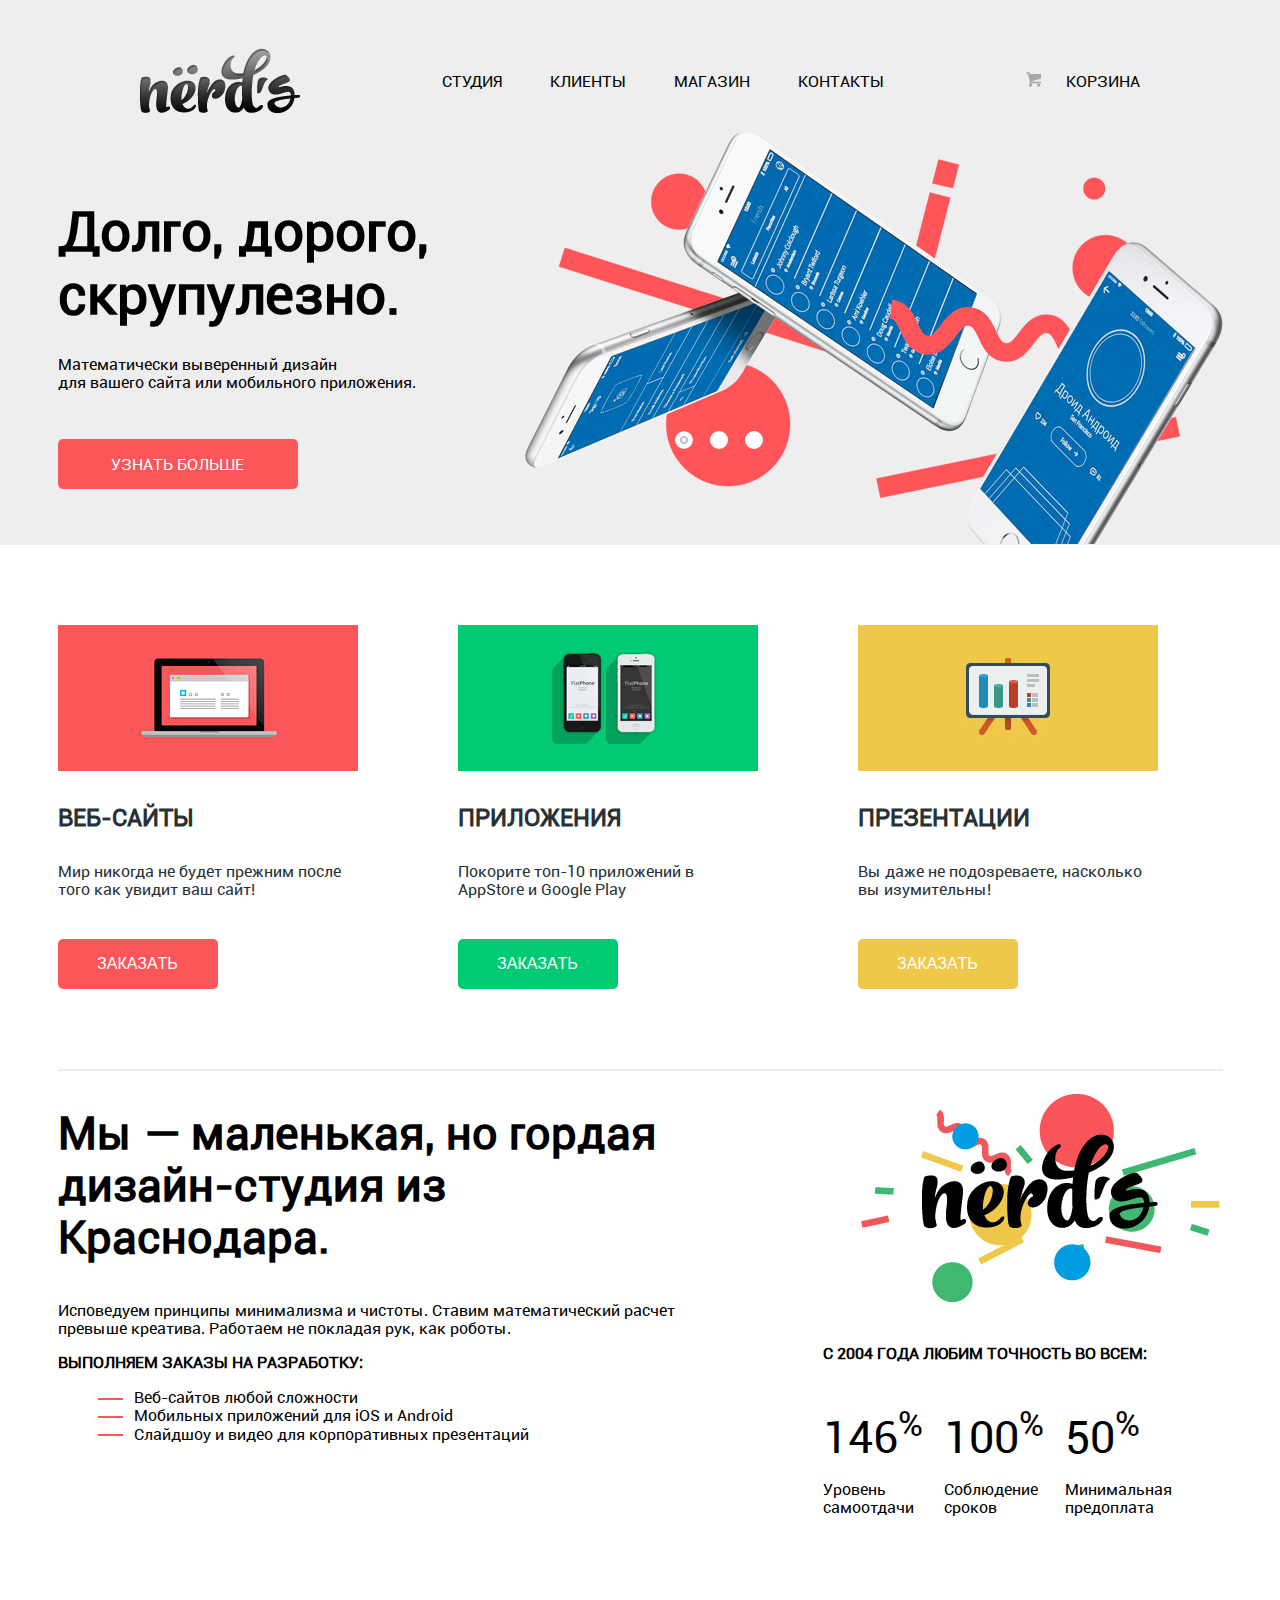
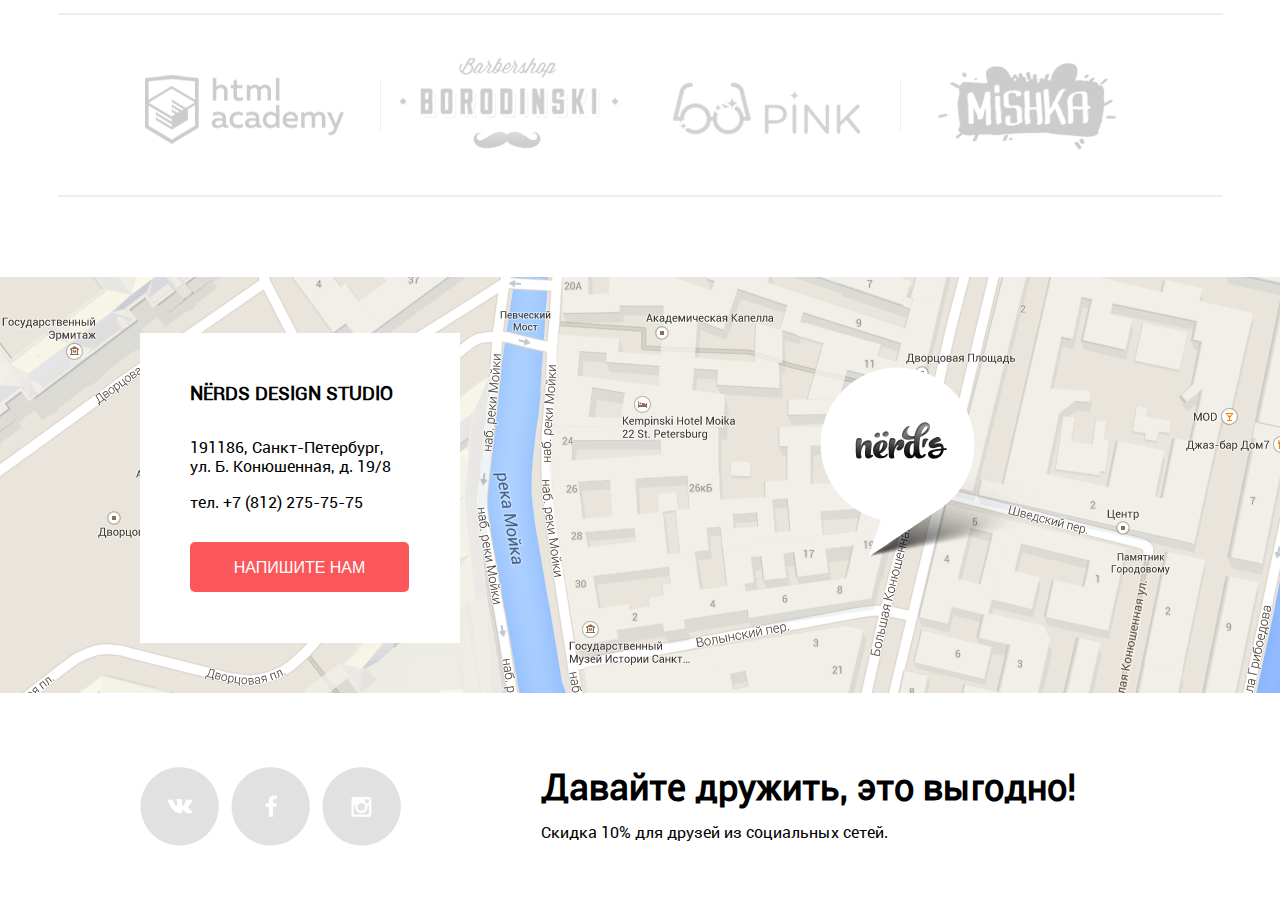
==== index.html @ a7273b1b "Репозиторий финальной работы" ====
<!DOCTYPE html>
<html lang="en">
<head>
    <meta charset="UTF-8">
    <meta name="viewport" content="width=device-width, initial-scale=1.0">
    <meta http-equiv="X-UA-Compatible" content="ie=edge">
    <link rel="stylesheet" href="css/style.css">
    <link rel="stylesheet" href="css/sprites.css">
    <title>Document</title>
</head>
<body>
    <header class="header clearfix">
         <nav class="nav_list clearfix">
            <a href="" class="logo_link"></a>
            <a href="">Студия</a>
            <a href="">Клиенты</a>
            <a href="">Магазин</a>
            <a href="">Контакты</a>
            <a href="">Корзина</a>
        </nav>
        <div class="header_wrap clearfix">
            <div class="wrap_box">
                <h1>Долго, дорого,<br>скрупулезно.</h1>
                <p>Математически выверенный дизайн<br>для вашего сайта или мобильного приложения.</p>
                <a href="">узнать больше</a>
            </div>
            <div class="wrap_box"></div>
        </div>
        <div class="wrap_pagination">
            <input type="radio" value="rad1" name="wrappage" id="rad_but1" checked>
            <label for="rad_but1"></label>
            <input type="radio" value="rad2" name="wrappage" id="rad_but2">
            <label for="rad_but2"></label>
            <input type="radio" value="rad3" name="wrappage" id="rad_but3">
            <label for="rad_but3"></label>
        </div>
    </header>
    <main>
        <div class="wrap_row_1 clearfix">
            <div class="row_1_container clearfix">
                <div class="container_box clearfix">
                    <img src="img/illustration-1.jpg.png" alt="">
                    <h2>Веб-сайты</h2>
                    <p>Мир никогда не будет прежним после того как увидит ваш сайт!</p>
                    <button>заказaть</button>
                </div>
                <div class="container_box clearfix">
                   <img src="img/illustration-2.jpg.png" alt="">
                    <h2>Приложения</h2>
                    <p>Покорите топ-10 приложений в AppStore и Google Play</p>
                    <button>заказaть</button>
                </div>
                <div class="container_box clearfix">
                   <img src="img/illustration-3.jpg.png" alt="">
                    <h2>Презентации</h2>
                    <p>Вы даже не подозреваете, насколько вы изумительны!</p>
                    <button>заказaть</button>
                </div>
            </div>
        </div>
        <div class="wrap_row_2 clearfix">
            <div class="row_2_container clearfix">
                <div class="row_2_container_box clearfix">
                    <h2>Мы — маленькая, но гордая дизайн-студия из Краснодара. </h2>
                    <p>Исповедуем принципы минимализма и чистоты. Ставим математический расчет<br> превыше креатива. Работаем не покладая рук, как роботы.</p>
                    <h3>Выполняем заказы на разработку:</h3>
                    <ul>
                        <li>Веб-сайтов любой сложности</li>
                        <li>Мобильных приложений для iOS и Android</li>
                        <li>Слайдшоу и видео для корпоративных презентаций</li>
                    </ul>
                </div>
                <div class="row_2_container_box clearfix">
                    <h3>с 2004 года Любим точность во всем:</h2>
                    <div class="row_2_container_box_mini">
                        <span>146<sup>%</sup></span>
                        <p>Уровень самоотдачи</p>
                    </div>
                    <div class="row_2_container_box_mini">
                        <span>100<sup>%</sup></span>
                        <p>Соблюдение сроков</p>
                    </div>
                    <div class="row_2_container_box_mini">
                        <span>50<sup>%</sup></span>
                        <p>Минимальная предоплата</p>
                    </div>
                </div>
            </div>
        </div>
        <div class="wrap_row_3 clearfix">
                <div class="row_3_container clearfix">
                    <a href="">
                        <img src="img/logo_1_tripple4.png" alt="" height="540px" width="260px">
                    </a>
                    <a href="">
                        <img src="img/logo_2_tripple.png" alt="" height="540px" width="260px">
                    </a>
                    <a href="">
                        <img src="img/logo_3_tripple.png" alt="" height="540px" width="260px">
                    </a>
                    <a href="">
                        <img src="img/logo_4_tripple.png" alt="" height="540px" width="260px">
                    </a>
                </div>
        </div>
        <div class="wrap_row_4 clearfix">
                <div class="clearfix">
                    <h3>NЁRDS DESIGN STUDIO</h3>
                    <p>191186, Санкт-Петербург,<br>  ул. Б. Конюшенная, д. 19/8<br><br> тел. +7 (812) 275-75-75</p>
                    <button>Напишите нам</button>
                </div>
                <div class="clearfix"></div>
        </div>
    </main>
    <footer class="footer clearfix">
        <div class="clearfix">
            <a href=""></a>
            <a href=""></a>
            <a href=""></a>
        </div>
        <div class="clearfix">
            <h2>Давайте дружить, это выгодно!</h2>
            <p>Скидка 10% для друзей из социальных сетей.</p>
        </div>
    </footer>
</body>
</html>
---- css/style.css ----
@font-face {
    font-family: 'Roboto-Regular';
    src: url('../fonts/Roboto-Regular.ttf'),
         url('../fonts/roboto.woff'),
         url('../fonts/roboto.woff2');
    font-weight: normal;
    font-style: normal;
}
@font-face {
    font-family: 'Roboto-Bold';
    src: url('../fonts/Roboto-Bold.ttf'),
         url('../fonts/robotobold.woff'),
         url('../fonts/robotobold.woff2');
    font-weight: bold;
    font-style: normal;
}
@font-face {
    font-family: 'Roboto-Medium';
    src: url('../fonts/Roboto-Medium.ttf'),
         url('../fonts/robotomedium.woff'),
         url('../fonts/robotomedium.woff2');
}
/*! normalize.css v7.0.0 | MIT License | github.com/necolas/normalize.css */

/* Document
   ========================================================================== */

/**
 * 1. Correct the line height in all browsers.
 * 2. Prevent adjustments of font size after orientation changes in
 *    IE on Windows Phone and in iOS.
 */

html {
  line-height: 1.15; /* 1 */
  -ms-text-size-adjust: 100%; /* 2 */
  -webkit-text-size-adjust: 100%; /* 2 */
}

/* Sections
   ========================================================================== */

/**
 * Remove the margin in all browsers (opinionated).
 */

body {
  margin: 0;
}

/**
 * Add the correct display in IE 9-.
 */

article,
aside,
footer,
header,
nav,
section {
  display: block;
}

/**
 * Correct the font size and margin on `h1` elements within `section` and
 * `article` contexts in Chrome, Firefox, and Safari.
 */

h1 {
  font-size: 2em;
  margin: 0.67em 0;
}

/* Grouping content
   ========================================================================== */

/**
 * Add the correct display in IE 9-.
 * 1. Add the correct display in IE.
 */

figcaption,
figure,
main { /* 1 */
  display: block;
}

/**
 * Add the correct margin in IE 8.
 */

figure {
  margin: 1em 40px;
}

/**
 * 1. Add the correct box sizing in Firefox.
 * 2. Show the overflow in Edge and IE.
 */

hr {
  box-sizing: content-box; /* 1 */
  height: 0; /* 1 */
  overflow: visible; /* 2 */
}

/**
 * 1. Correct the inheritance and scaling of font size in all browsers.
 * 2. Correct the odd `em` font sizing in all browsers.
 */

pre {
  font-family: monospace, monospace; /* 1 */
  font-size: 1em; /* 2 */
}

/* Text-level semantics
   ========================================================================== */

/**
 * 1. Remove the gray background on active links in IE 10.
 * 2. Remove gaps in links underline in iOS 8+ and Safari 8+.
 */

a {
  background-color: transparent; /* 1 */
  -webkit-text-decoration-skip: objects; /* 2 */
}

/**
 * 1. Remove the bottom border in Chrome 57- and Firefox 39-.
 * 2. Add the correct text decoration in Chrome, Edge, IE, Opera, and Safari.
 */

abbr[title] {
  border-bottom: none; /* 1 */
  text-decoration: underline; /* 2 */
  text-decoration: underline dotted; /* 2 */
}

/**
 * Prevent the duplicate application of `bolder` by the next rule in Safari 6.
 */

b,
strong {
  font-weight: inherit;
}

/**
 * Add the correct font weight in Chrome, Edge, and Safari.
 */

b,
strong {
  font-weight: bolder;
}

/**
 * 1. Correct the inheritance and scaling of font size in all browsers.
 * 2. Correct the odd `em` font sizing in all browsers.
 */

code,
kbd,
samp {
  font-family: monospace, monospace; /* 1 */
  font-size: 1em; /* 2 */
}

/**
 * Add the correct font style in Android 4.3-.
 */

dfn {
  font-style: italic;
}

/**
 * Add the correct background and color in IE 9-.
 */

mark {
  background-color: #ff0;
  color: #000;
}

/**
 * Add the correct font size in all browsers.
 */

small {
  font-size: 80%;
}

/**
 * Prevent `sub` and `sup` elements from affecting the line height in
 * all browsers.
 */

sub,
sup {
  font-size: 75%;
  line-height: 0;
  position: relative;
  vertical-align: baseline;
}

sub {
  bottom: -0.25em;
}

sup {
  top: -0.5em;
}

/* Embedded content
   ========================================================================== */

/**
 * Add the correct display in IE 9-.
 */

audio,
video {
  display: inline-block;
}

/**
 * Add the correct display in iOS 4-7.
 */

audio:not([controls]) {
  display: none;
  height: 0;
}

/**
 * Remove the border on images inside links in IE 10-.
 */

img {
  border-style: none;
}

/**
 * Hide the overflow in IE.
 */

svg:not(:root) {
  overflow: hidden;
}

/* Forms
   ========================================================================== */

/**
 * 1. Change the font styles in all browsers (opinionated).
 * 2. Remove the margin in Firefox and Safari.
 */

button,
input,
optgroup,
select,
textarea {
  font-family: sans-serif; /* 1 */
  font-size: 100%; /* 1 */
  line-height: 1.15; /* 1 */
  margin: 0; /* 2 */
}

/**
 * Show the overflow in IE.
 * 1. Show the overflow in Edge.
 */

button,
input { /* 1 */
  overflow: visible;
}

/**
 * Remove the inheritance of text transform in Edge, Firefox, and IE.
 * 1. Remove the inheritance of text transform in Firefox.
 */

button,
select { /* 1 */
  text-transform: none;
}

/**
 * 1. Prevent a WebKit bug where (2) destroys native `audio` and `video`
 *    controls in Android 4.
 * 2. Correct the inability to style clickable types in iOS and Safari.
 */

button,
html [type="button"], /* 1 */
[type="reset"],
[type="submit"] {
  -webkit-appearance: button; /* 2 */
}

/**
 * Remove the inner border and padding in Firefox.
 */

button::-moz-focus-inner,
[type="button"]::-moz-focus-inner,
[type="reset"]::-moz-focus-inner,
[type="submit"]::-moz-focus-inner {
  border-style: none;
  padding: 0;
}

/**
 * Restore the focus styles unset by the previous rule.
 */

button:-moz-focusring,
[type="button"]:-moz-focusring,
[type="reset"]:-moz-focusring,
[type="submit"]:-moz-focusring {
  outline: 1px dotted ButtonText;
}

/**
 * Correct the padding in Firefox.
 */

fieldset {
  padding: 0.35em 0.75em 0.625em;
}

/**
 * 1. Correct the text wrapping in Edge and IE.
 * 2. Correct the color inheritance from `fieldset` elements in IE.
 * 3. Remove the padding so developers are not caught out when they zero out
 *    `fieldset` elements in all browsers.
 */

legend {
  box-sizing: border-box; /* 1 */
  color: inherit; /* 2 */
  display: table; /* 1 */
  max-width: 100%; /* 1 */
  padding: 0; /* 3 */
  white-space: normal; /* 1 */
}

/**
 * 1. Add the correct display in IE 9-.
 * 2. Add the correct vertical alignment in Chrome, Firefox, and Opera.
 */

progress {
  display: inline-block; /* 1 */
  vertical-align: baseline; /* 2 */
}

/**
 * Remove the default vertical scrollbar in IE.
 */

textarea {
  overflow: auto;
}

/**
 * 1. Add the correct box sizing in IE 10-.
 * 2. Remove the padding in IE 10-.
 */

[type="checkbox"],
[type="radio"] {
  box-sizing: border-box; /* 1 */
  padding: 0; /* 2 */
}

/**
 * Correct the cursor style of increment and decrement buttons in Chrome.
 */

[type="number"]::-webkit-inner-spin-button,
[type="number"]::-webkit-outer-spin-button {
  height: auto;
}

/**
 * 1. Correct the odd appearance in Chrome and Safari.
 * 2. Correct the outline style in Safari.
 */

[type="search"] {
  -webkit-appearance: textfield; /* 1 */
  outline-offset: -2px; /* 2 */
}

/**
 * Remove the inner padding and cancel buttons in Chrome and Safari on macOS.
 */

[type="search"]::-webkit-search-cancel-button,
[type="search"]::-webkit-search-decoration {
  -webkit-appearance: none;
}

/**
 * 1. Correct the inability to style clickable types in iOS and Safari.
 * 2. Change font properties to `inherit` in Safari.
 */

::-webkit-file-upload-button {
  -webkit-appearance: button; /* 1 */
  font: inherit; /* 2 */
}

/* Interactive
   ========================================================================== */

/*
 * Add the correct display in IE 9-.
 * 1. Add the correct display in Edge, IE, and Firefox.
 */

details, /* 1 */
menu {
  display: block;
}

/*
 * Add the correct display in all browsers.
 */

summary {
  display: list-item;
}

/* Scripting
   ========================================================================== */

/**
 * Add the correct display in IE 9-.
 */

canvas {
  display: inline-block;
}

/**
 * Add the correct display in IE.
 */

template {
  display: none;
}

/* Hidden
   ========================================================================== */

/**
 * Add the correct display in IE 10-.
 */

[hidden] {
  display: none;
}
/*   ====================End of normalize=============================== */

body {
	max-width: 1440px;
	margin: 0 auto;
    font-family: Roboto-Regular;
}
.clearfix:after {
    content: "";
    display: table;
    clear: both;
}
.clearfix::before {
    content: "";
    display: table;
    clear: both;
}
.header {
    background: #eeeeee;
    margin: 0 auto;
    min-height: 545px;
    position: relative;
}
.header_wrap,
.row_1_container,
.row_2_container,
.row_3_container,
.row_4_container {
    position: relative;
    margin: 0 auto;
    width: 1165px;
}
.logo_link {
    width: 160px;
    height: 65px;
    float: left;
    background: url(../img/sprites.png) no-repeat -5px -6px;
}
.logo_link:hover {
	background: url(../img/sprites.png) no-repeat -3px -91px;
}
.logo_link:active {
	background: url(../img/sprites.png) no-repeat -2px -170px;
}
.nav_list {
    margin: 48px 140px 0 140px;
    min-height: 65px;
    font-size: 0;
    text-align: center;
}
.nav_list > a {
    display: inline-block;
    line-height: 67px;
    vertical-align: top;
    margin: 0 48px 0 0;
    font-size: 16px;
    text-transform: uppercase;
    text-decoration: none;
    color: #000;
}
.nav_list > a:hover {
    color: #fb565a;
}
.nav_list > a:active {
    color: #a6a6a6;
}

.nav_list > a:last-child {
    float:right;
    margin: 0;
}
.nav_list > a:last-child:before {
    content: "";
    display: inline-block;
    margin: 0 25px 0 0;
    width: 15px;
	height: 15px;
    background: url(../img/sprites.png) no-repeat -7px -258px;
}
.wrap_box:nth-of-type(1) {
	width: 400px;
	float: left;
}
.wrap_box:nth-of-type(2) {
	width: 698px;
	height: 413px;
	float: right;
    margin: 16px 0 0 0;
	background: url(../img/sprites.png) no-repeat -213px 0;
}
.wrap_box > h1 {
    margin: 85px 0 28px 0;
    font-size: 55px;
}
.wrap_box > p {
    margin: 0 0 48px 0;
    font-size: 16px;
}
.wrap_box > a {
	display: block;
    width: 240px;
	height: 50px;
    background-color: #fb565a;
    text-decoration: none;
    text-transform: uppercase;
    font-size: 16px;
    color: #fff;
    border-radius: 5px;
	line-height: 50px;
	text-align: center;
}
.wrap_box > a:hover {
    background-color: #e74246;
}
.wrap_box > a:active {
    background-color: #d7373b;
    color: #e37376;
    box-shadow: inset 0 3px 0 0 #c13135;
}
.container_box {
	float: left;
	width: 300px;
	margin: 80px 100px 80px 0;	
	color: #283136;
}
.container_box > h2 {
	margin: 30px 0 30px 0;
	font-size: 24px;
	text-transform: uppercase;
}
.container_box:last-of-type {
	margin: 80px 0 80px 0;
}
.container_box > button {
	display: block;
    width: 160px;
	height: 50px;
	margin: 40px 0 0 0;
    text-transform: uppercase;
    font-size: 16px;
    color: #fff;
    border-radius: 5px;
	border: none;
	cursor: pointer;
}
.row_1_container .container_box:nth-of-type(1) button {
	background: #fb565a;
}
.row_1_container .container_box:nth-of-type(1) button:hover {
	background: #e74246;
}
.row_1_container .container_box:nth-of-type(1) button:active {
	background: #d7373b;
	color: #e37376;
    box-shadow: inset 0 3px 0 0 #c13135;
}
.row_1_container .container_box:nth-of-type(2) button {
	background: #00ca74;
}
.row_1_container .container_box:nth-of-type(2) button:hover {
	background: #00bc6c;
}
.row_1_container .container_box:nth-of-type(2) button:active {
	background: #00aa62;
	color: #4dc491;
    box-shadow: inset 0 3px 0 0 #009958;
}
.row_1_container .container_box:nth-of-type(3) button {
	background: #efc84a;
}
.row_1_container .container_box:nth-of-type(3) button:hover {
	background: #eab534;
}
.row_1_container .container_box:nth-of-type(3) button:active {
	background: #e5a722;
	color: #edc265;
    box-shadow: inset 0 3px 0 0 #ce961f;
}
.row_2_container {
	border-top: 2px solid #eee;
	border-bottom: 2px solid #eee;
}
.row_3_container {
	border-bottom: 2px solid #eee;
}
.row_2_container_box:nth-of-type(1){
	width: 655px;
	float: left;
}
.row_2_container_box:nth-of-type(2){
	width: 400px;
	float: right;
}
.row_2_container_box:nth-of-type(1) h2 {
	font-size: 45px;
} 
.row_2_container_box:nth-of-type(1) h3,
.row_2_container_box:nth-of-type(2) h3 {
	font-size: 16px;
	text-transform: uppercase;
}
.row_2_container_box_mini {
	width: 95px;
	float: left;
	margin: 34px 26px 80px 0;
}
.row_2_container_box_mini span:nth-child(1) {
	font-size: 45px;
}
.row_2_container_box:nth-of-type(2) h3:before {
	content: "";
	display: block;
	width: 360px;
	height: 208px;
	margin: 23px 0 42px 37px;
	background: url(../img/sprites.png) no-repeat -18px -594px;
}
.row_3_container a {
	display: inline-block;
	height: 180px;
	width: 260px;
	overflow: hidden;
}
.row_3_container a:after {
    display: block;
    content: "";
    width: 2px;
	height: 52px;
    margin: -475px 0 0 0;
    background: #000;
}
.row_3_container a:nth-of-type(1):hover img,
.row_3_container a:nth-of-type(2):hover img,
.row_3_container a:nth-of-type(3):hover img,
.row_3_container a:nth-of-type(4):hover img {
	margin-top: -180px;
}
.row_3_container a:nth-of-type(1):active img,
.row_3_container a:nth-of-type(2):active img,
.row_3_container a:nth-of-type(3):active img,
.row_3_container a:nth-of-type(4):active img {
	margin-top: -360px;
} 
.row_3_container a img:after {
    content: "";
    width: 2px;
    height: 52px;
    display: block;
    background: url(../img/sprites.png) no-repeat -1197px -694px;
}
.wrap_row_3 {
    margin: 0 0 80px 0;
    font-size: 0;
    text-align: center;
}
.wrap_row_4 {
    min-height: 420px;
    background: url(../img/sprites.png) no-repeat -17px -832px;
}
.footer a {
    display: block;
    width: 79px;
    height: 79px;
    float: left;
    margin: 0 12px 0 0;
}
.footer a:last-of-type {
    margin: 0;
}
.footer div{
    float: left;
    margin: 70px 0 70px 140px;
}
.footer a:nth-of-type(1) {
    background: url(../img/sprites.png) no-repeat -2126px -646px;
}
.footer a:nth-of-type(1):hover {
    background: url(../img/sprites.png) no-repeat -2247px -646px;
}
.footer a:nth-of-type(1):active {
    background: url(../img/sprites.png) no-repeat -2353px -647px;
}
.footer a:nth-of-type(2) {
    background: url(../img/sprites.png) no-repeat -1751px -647px;
}
.footer a:nth-of-type(2):hover {
    background: url(../img/sprites.png) no-repeat -1875px -649px;
}
.footer a:nth-of-type(2):active {
    background: url(../img/sprites.png) no-repeat -1991px -649px;
}
.footer a:nth-of-type(3) {
    background: url(../img/sprites.png) no-repeat -1750px -779px;
}
.footer a:nth-of-type(3):hover {
    background: url(../img/sprites.png) no-repeat -1878px -780px;
}
.footer a:nth-of-type(3):active {
    background: url(../img/sprites.png) no-repeat -1997px -783px;
}
.footer h2 {
    font-size: 36px;
    margin: 0 0 15px 0;
}
.footer p {
    font-size: 16px;
    margin: 0;
}
.wrap_row_4 div:nth-of-type(1) {
    width: 320px;
    min-height: 310px;
    float: left;
    margin: 56px 0 0 140px;
    background: #fff;
}
.wrap_row_4 div:nth-of-type(1) button {
    display: block;
    width: 219px;
    height: 50px;
    background-color: #fb565a;
    text-decoration: none;
    text-transform: uppercase;
    font-size: 16px;
    color: #fff;
    border-radius: 5px;
    line-height: 50px;
    text-align: center;
    border: none;
    margin: 0 50px 30px 50px;
}
.wrap_row_4 div:nth-of-type(1) button:hover {
    background-color: #e74246;
}
.wrap_row_4 div:nth-of-type(1) button:active {
    background-color: #d7373b;
    color: #e37376;
    box-shadow: inset 0 3px 0 0 #c13135;
}
.wrap_row_4 div:nth-of-type(1) h3{
    padding: 50px 50px 34px 50px;
    margin: 0;
}
.wrap_row_4 div:nth-of-type(1) p{
    padding: 0 50px 30px 50px;
    margin: 0;
}
.row_2_container_box:nth-of-type(1) ul {
    font-size: 0;
}
.row_2_container_box:nth-of-type(1) ul li{
    list-style-type: none;
    font-size: 16px;
}
.row_2_container_box:nth-of-type(1) ul li:before {
    content: "";
    display: inline-block;
	width: 25px;
	height: 2px;
    line-height: 16px;
    vertical-align: middle;
    padding: 0 11px 0 0;
    background: url(../img/sprites.png) no-repeat -1214px -685px;
}
.wrap_row_4 div:nth-of-type(2) {
    width: 231px;
	height: 190px;
    float: left;
    margin: 90px 0 0 360px;
    background: url(../img/sprites.png) no-repeat -1501px -652px;
}
.wrap_pagination {
    position: absolute;
    bottom: 96px;
    left: 675px;
    font-size: 0;
}
.wrap_pagination input {
    display: none;
}
.wrap_pagination > input + label {
    display: inline-block;
    width: 18px;
    height: 18px;
    border-radius: 50%;
    background: #fff;
    cursor: pointer;
    margin: 0 17px 0 0;
}
.wrap_pagination > input:checked + label {
    background: url(../img/sprites.png) no-repeat -1323px -686px;
}
.wrap_pagination label:last-of-type {
    margin: 0;
}
---- css/sprites.css ----
.nerds-logo, .nerds-logo-hover, .nerds-logo-click, .slide1, .slide2, .slide3, .icon-basket, .radio-on, .radio-on-hover, .radio-on-block, .radio-off, .radio-off-hover, .radio-off-block, .sort-down, .sort-down-hover, .sort-down-clic, .sort-up, .sort-up-hover, .sort-up-clic, .checkbox-off, .checkbox-off-hover, .checkbox-off-block, .checkbox-on, .checkbox-on-hover, .checkbox-on-block, .close-cross, .close-cross-hover, .close-cross-clic, .illustration-1.jpg, .illustration-2.jpg, .illustration-3.jpg, .nerds-illustration.jpg, .logo-1, .logo-1-hover, .logo-1-clik, .logo-2, .logo-2-hover, .logo-2-clik, .logo-3, .logo-3-hover, .logo-3-clik, .logo-4, .logo-4-hover, .logo-4-clik, .bgr, .map-marker, .fb-icon, .fb-icon-hover, .fb-icon-clik, .insta-icon, .insta-icon-hover, .insta-icon-clik, .vk-icon, .vk-icon-hover, .vk-icon-clik, .img-mishka.jpg, .img-pink.jpg, .img-sedona.jpg, .img-aplus.jpg, .img-barbershop.jpg, .img-kvast.jpg, .vertical-line, .pink-line, .active{
	background: url(../img/sprites.png) no-repeat;
}

.nerds-logo{
	background-position: -5px -6px ;
	width: 160px;
	height: 65px;
}

.nerds-logo-hover{
	background-position: -3px -91px ;
	width: 161px;
	height: 65px;
}

.nerds-logo-click{
	background-position: -2px -170px ;
	width: 161px;
	height: 65px;
}

.slide1{
	background-position: -213px 0;
	width: 698px;
	height: 413px;
}

.slide2{
	background-position: -948px 0;
	width: 663px;
	height: 430px;
}

.slide3{
	background-position: -1650px -17px ;
	width: 759px;
	height: 411px;
}

.icon-basket{
	background-position: -7px -258px ;
	width: 15px;
	height: 15px;
}

.radio-on{
	background-position: -50px -253px ;
	width: 25px;
	height: 25px;
}

.radio-on-hover{
	background-position: -90px -252px ;
	width: 25px;
	height: 25px;
}

.radio-on-block{
	background-position: -128px -250px ;
	width: 25px;
	height: 25px;
}

.radio-off{
	background-position: -2px -294px ;
	width: 25px;
	height: 25px;
}

.radio-off-hover{
	background-position: -37px -294px ;
	width: 25px;
	height: 25px;
}

.radio-off-block{
	background-position: -77px -294px ;
	width: 25px;
	height: 25px;
}

.sort-down{
	background-position: -116px -297px ;
	width: 9px;
	height: 9px;
}

.sort-down-hover{
	background-position: -134px -297px ;
	width: 9px;
	height: 9px;
}

.sort-down-clic{
	background-position: -153px -298px ;
	width: 9px;
	height: 9px;
}

.sort-up{
	background-position: -114px -321px ;
	width: 9px;
	height: 9px;
}

.sort-up-hover{
	background-position: -135px -321px ;
	width: 9px;
	height: 9px;
}

.sort-up-clic{
	background-position: -155px -321px ;
	width: 9px;
	height: 9px;
}

.checkbox-off{
	background-position: -4px -343px ;
	width: 23px;
	height: 23px;
}

.checkbox-off-hover{
	background-position: -36px -343px ;
	width: 23px;
	height: 23px;
}

.checkbox-off-block{
	background-position: -70px -343px ;
	width: 23px;
	height: 23px;
}

.checkbox-on{
	background-position: -109px -348px ;
	width: 27px;
	height: 23px;
}

.checkbox-on-hover{
	background-position: -151px -350px ;
	width: 27px;
	height: 23px;
}

.checkbox-on-block{
	background-position: -6px -384px ;
	width: 27px;
	height: 23px;
}

.close-cross{
	background-position: -48px -384px ;
	width: 21px;
	height: 21px;
}

.close-cross-hover{
	background-position: -83px -384px ;
	width: 21px;
	height: 21px;
}

.close-cross-clic{
	background-position: -112px -383px ;
	width: 21px;
	height: 21px;
}

.illustration-1.jpg{
	background-position: -10px -427px ;
	width: 300px;
	height: 146px;
}

.illustration-2.jpg{
	background-position: -332px -427px ;
	width: 300px;
	height: 146px;
}

.illustration-3.jpg{
	background-position: -649px -450px ;
	width: 300px;
	height: 146px;
}

.nerds-illustration.jpg{
	background-position: -18px -594px ;
	width: 360px;
	height: 208px;
}

.logo-1{
	background-position: -998px -472px ;
	width: 199px;
	height: 68px;
}

.logo-1-hover{
	background-position: -1237px -467px ;
	width: 199px;
	height: 68px;
}

.logo-1-clik{
	background-position: -1494px -460px ;
	width: 199px;
	height: 68px;
}

.logo-2{
	background-position: -419px -635px ;
	width: 209px;
	height: 87px;
}

.logo-2-hover{
	background-position: -648px -631px ;
	width: 209px;
	height: 90px;
}

.logo-2-clik{
	background-position: -892px -637px ;
	width: 209px;
	height: 87px;
}

.logo-3{
	background-position: -984px -551px ;
	width: 185px;
	height: 52px;
}

.logo-3-hover{
	background-position: -1222px -552px ;
	width: 185px;
	height: 52px;
}

.logo-3-clik{
	background-position: -1449px -551px ;
	width: 185px;
	height: 52px;
}

.logo-4{
	background-position: -1746px -493px ;
	width: 173px;
	height: 84px;
}

.logo-4-hover{
	background-position: -1971px -491px ;
	width: 173px;
	height: 84px;
}

.logo-4-clik{
	background-position: -2172px -487px ;
	width: 173px;
	height: 84px;
}

.bgr{
	background-position: -17px -832px ;
	width: 1440px;
	height: 416px;
}

.map-marker{
	background-position: -1501px -652px ;
	width: 231px;
	height: 190px;
}

.fb-icon{
	background-position: -1751px -647px ;
	width: 79px;
	height: 79px;
}

.fb-icon-hover{
	background-position: -1875px -649px ;
	width: 79px;
	height: 79px;
}

.fb-icon-clik{
	background-position: -1991px -649px ;
	width: 79px;
	height: 79px;
}

.insta-icon{
	background-position: -1750px -779px ;
	width: 79px;
	height: 79px;
}

.insta-icon-hover{
	background-position: -1878px -780px ;
	width: 79px;
	height: 79px;
}

.insta-icon-clik{
	background-position: -1997px -783px ;
	width: 79px;
	height: 79px;
}

.vk-icon{
	background-position: -2126px -646px ;
	width: 79px;
	height: 79px;
}

.vk-icon-hover{
	background-position: -2247px -646px ;
	width: 79px;
	height: 79px;
}

.vk-icon-clik{
	background-position: -2353px -647px ;
	width: 79px;
	height: 79px;
}

.img-mishka.jpg{
	background-position: -36px -1286px ;
	width: 360px;
	height: 576px;
}

.img-pink.jpg{
	background-position: -424px -1292px ;
	width: 360px;
	height: 576px;
}

.img-sedona.jpg{
	background-position: -825px -1294px ;
	width: 360px;
	height: 576px;
}

.img-aplus.jpg{
	background-position: -1222px -1287px ;
	width: 360px;
	height: 576px;
}

.img-barbershop.jpg{
	background-position: -1638px -897px ;
	width: 360px;
	height: 576px;
}

.img-kvast.jpg{
	background-position: -2059px -895px ;
	width: 360px;
	height: 576px;
}

.vertical-line{
	background-position: -1159px -677px ;
	width: 2px;
	height: 52px;
}

.pink-line{
	background-position: -1214px -685px ;
	width: 25px;
	height: 2px;
}

.active{
	background-position: -1323px -686px ;
	width: 18px;
	height: 18px;
}
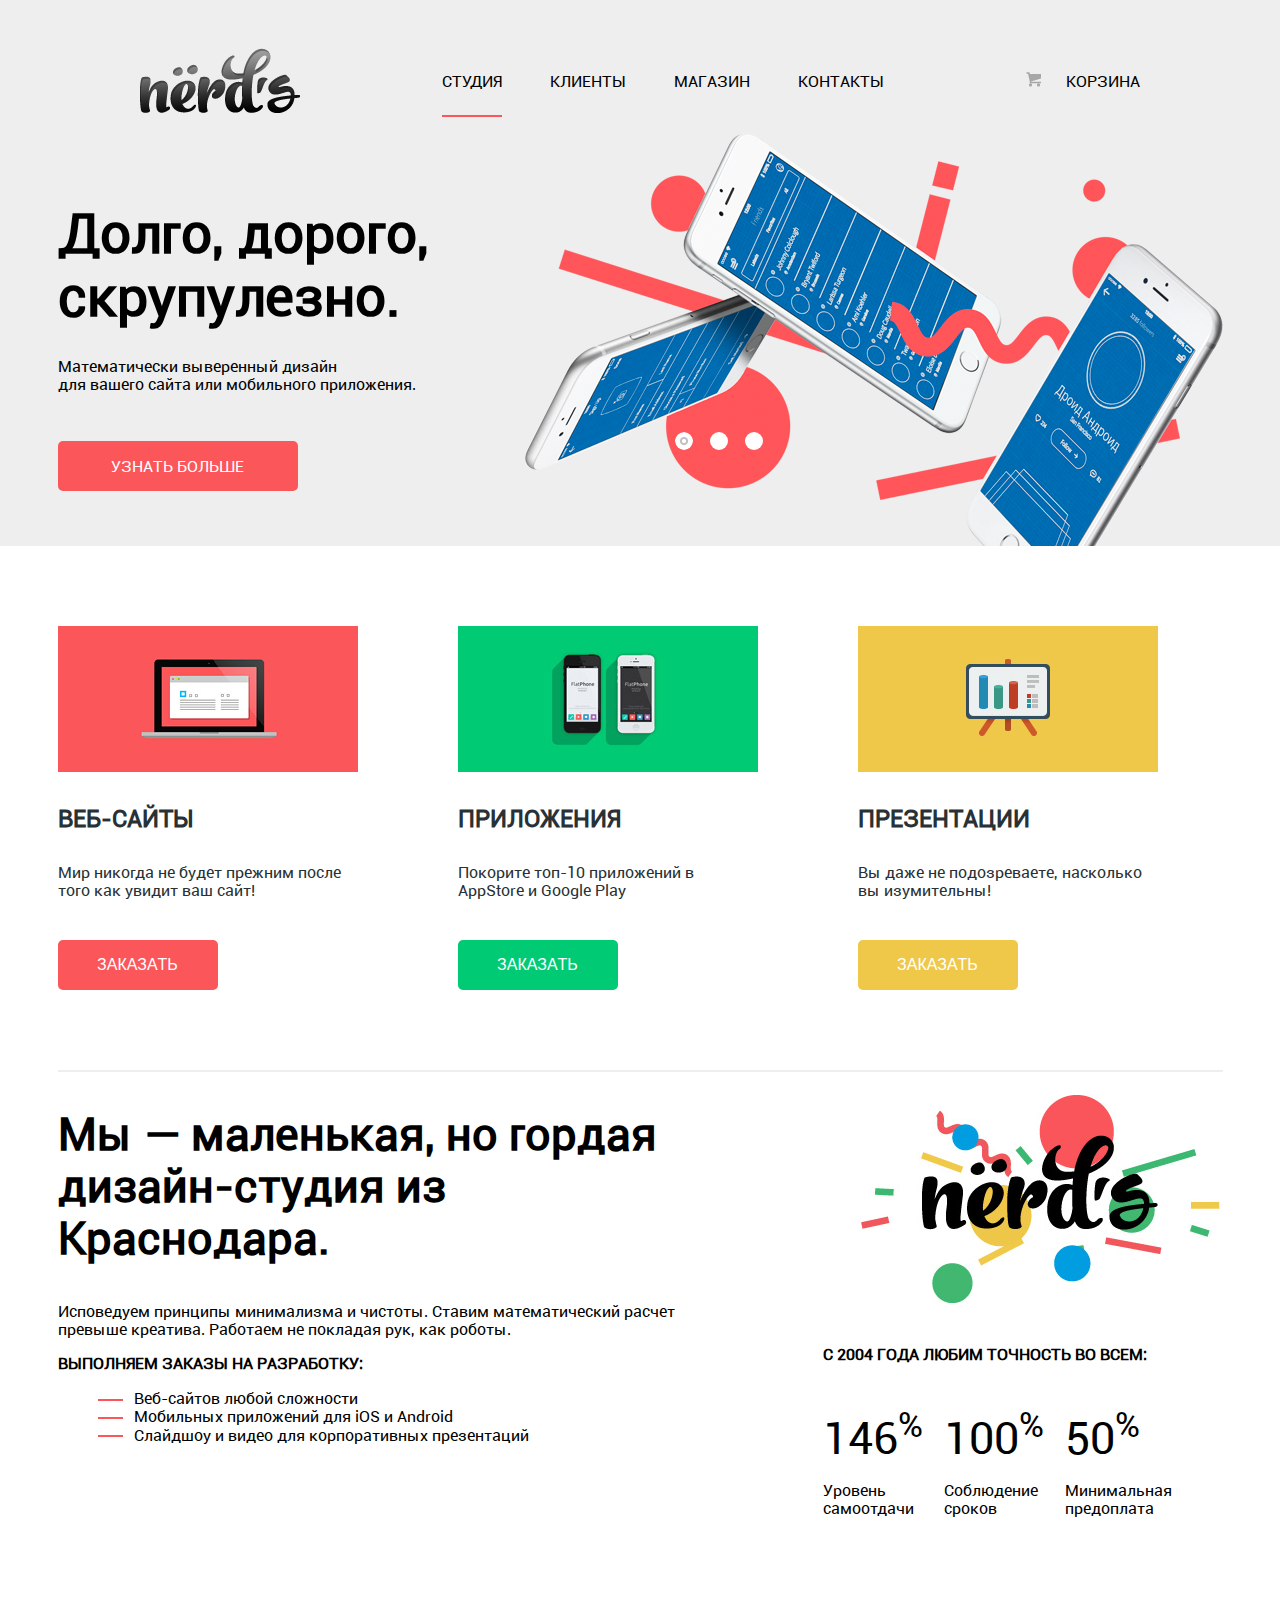
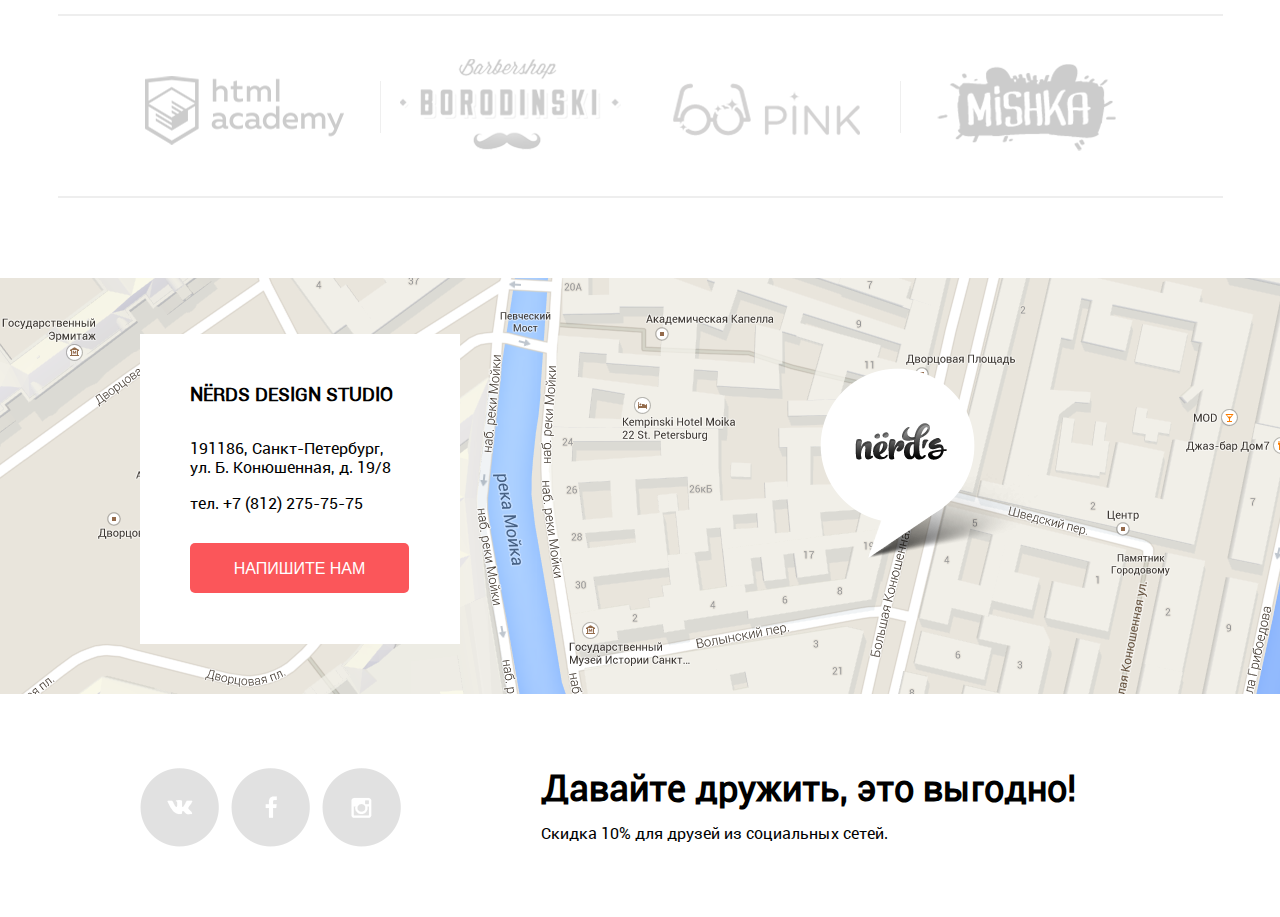
==== commit 06c0b5c1: "больше верстки!" ====
--- a/index.html
+++ b/index.html
@@ -11,10 +11,10 @@
 <body>
     <header class="header clearfix">
          <nav class="nav_list clearfix">
-            <a href="" class="logo_link"></a>
-            <a href="">Студия</a>
+            <a href="index.html" class="logo_link"></a>
+            <a href="index.html" class="index_page">Студия</a>
             <a href="">Клиенты</a>
-            <a href="">Магазин</a>
+            <a href="magazine.html">Магазин</a>
             <a href="">Контакты</a>
             <a href="">Корзина</a>
         </nav>
@@ -88,28 +88,28 @@
             </div>
         </div>
         <div class="wrap_row_3 clearfix">
-                <div class="row_3_container clearfix">
-                    <a href="">
-                        <img src="img/logo_1_tripple4.png" alt="" height="540px" width="260px">
-                    </a>
-                    <a href="">
-                        <img src="img/logo_2_tripple.png" alt="" height="540px" width="260px">
-                    </a>
-                    <a href="">
-                        <img src="img/logo_3_tripple.png" alt="" height="540px" width="260px">
-                    </a>
-                    <a href="">
-                        <img src="img/logo_4_tripple.png" alt="" height="540px" width="260px">
-                    </a>
-                </div>
+            <div class="row_3_container clearfix">
+                <a href="">
+                    <img src="img/logo_1_tripple4.png" alt="" height="540px" width="260px">
+                </a>
+                <a href="">
+                    <img src="img/logo_2_tripple.png" alt="" height="540px" width="260px">
+                </a>
+                <a href="">
+                    <img src="img/logo_3_tripple.png" alt="" height="540px" width="260px">
+                </a>
+                <a href="">
+                    <img src="img/logo_4_tripple.png" alt="" height="540px" width="260px">
+                </a>
+            </div>
         </div>
         <div class="wrap_row_4 clearfix">
-                <div class="clearfix">
-                    <h3>NЁRDS DESIGN STUDIO</h3>
-                    <p>191186, Санкт-Петербург,<br>  ул. Б. Конюшенная, д. 19/8<br><br> тел. +7 (812) 275-75-75</p>
-                    <button>Напишите нам</button>
-                </div>
-                <div class="clearfix"></div>
+            <div class="clearfix">
+                <h3>NЁRDS DESIGN STUDIO</h3>
+                <p>191186, Санкт-Петербург,<br>  ул. Б. Конюшенная, д. 19/8<br><br> тел. +7 (812) 275-75-75</p>
+                <button>Напишите нам</button>
+            </div>
+            <div class="clearfix"></div>
         </div>
     </main>
     <footer class="footer clearfix">
--- a/css/style.css
+++ b/css/style.css
@@ -487,7 +487,6 @@
 .header {
     background: #eeeeee;
     margin: 0 auto;
-    min-height: 545px;
     position: relative;
 }
 .header_wrap,
@@ -861,3 +860,304 @@
 .wrap_pagination label:last-of-type {
     margin: 0;
 }
+.header > h1 {
+    margin: 83px 0 112px 0;
+    text-align: center;
+    font-size: 55px;
+}
+.magazine_container {
+    width: 260px;
+}
+.left {
+    float: left;
+}
+.right {
+    float: right;
+}
+.magazine_container:nth-of-type(1) {
+    margin: 64px 0 0 140px;
+}
+.magazine_container:nth-of-type(2) {
+    margin: 64px 140px 60px 0;
+    width: 760px;
+}
+.magazine_container > h2 {
+    margin: 0;
+    text-transform: uppercase;
+    font-size: 18px;
+}
+.magazine_container:nth-of-type(2) > h2 {
+    display: inline-block;
+}
+.magazine_container_box {
+    min-width: 360px;
+    min-height: 616px;
+    margin: 36px 0 0 0;
+    border-radius: 5px;
+}
+.magazine_container_box:nth-of-type(even) {
+    float: left;
+}
+.magazine_container_box:nth-of-type(odd) {
+    float: right;
+}
+.magazine_container_pagination {
+    margin: 60px 0 0 0;
+    font-size: 0;
+}
+.magazine_container_pagination a{
+    display: inline-block;
+    width: 50px;
+    height: 50px;
+    font-size: 16px;
+    text-transform: uppercase;
+    border-radius: 5px;
+    text-decoration: none;
+    text-align: center;
+    line-height: 50px;
+    vertical-align: middle;
+    background: #eeeeee;
+    margin: 0 11px 0 0;
+    color: #000;
+}
+.magazine_container_pagination a:hover {
+    background: #dfdfdf;
+}
+.magazine_container_pagination a:active {
+    background: #d5d5d5;
+    color: #959595;
+    box-shadow: inset 0 3px 0 0 #bfbfbf;
+}
+.magazine_container_pagination a:first-of-type {
+    background: #fff;
+    border: 3px solid #eee;
+    width: 47px;
+    height: 47px;
+}
+.magazine_container_pagination a:last-of-type {
+    width: 260px;
+    margin: 0;
+}
+
+.magazine_container_box:hover {
+    box-shadow: 6px 6px 15px #cfcfcf;
+}
+.magazine_container_box:hover > .magazine_container_box_up {
+    background: #4d4d4d;
+}
+.magazine_container_box:hover  .magazine_container_box_down_hidden {
+    display: block;
+}
+.magazine_container_box_up {
+    padding: 13px 9px 14px 16px;
+    background: #e9e9e9;
+    border-top-left-radius: 5px;
+    border-top-right-radius: 5px;
+}
+.magazine_container_box_down {
+    position: relative;
+    min-height: 576px;
+}
+.magazine_container_box_up a {
+    display: inline-block;
+    width: 14px;
+    height: 14px;
+    margin: 0 9px 0 0;
+    border-radius: 50%;
+    background: #fff;
+}
+.magazine_container_box_up a:hover{
+     background: #c13135;
+}
+.magazine_container_box_down_hidden {
+    display: none;
+    position: absolute;
+    width: 100%;
+    min-height: 230px;
+    bottom: 0px;
+    text-align: center;
+    background: #eee;
+}
+.magazine_container_box_down_hidden h3 {
+    margin: 35px 0 26px 0;
+    text-transform: uppercase;
+}
+.magazine_container_box_down_hidden p {
+    color: #666;
+}
+.magazine_container_box_down_hidden button {
+    width: 200px;
+    height: 50px;
+    margin: 30px 0 47px 0;
+    text-transform: uppercase;
+    color: #fff;
+    background: #fb565a;
+    border-radius: 5px;
+    border: none;
+}
+.magazine_container_box_down_hidden button:hover {
+    background-color: #e74246;
+}
+.magazine_container_box_down_hidden button:active {
+    background-color: #d7373b;
+    box-shadow: inset 0 3px 0 0 #c13135;
+}
+.magazine_container:nth-of-type(2) h2 {
+    display: inline-block;
+    margin: 0 265px 0 0;
+    font-size: 18px;
+    text-transform: uppercase;
+}
+.magazine_container:nth-of-type(2) > .radio_buttons_right {
+    margin: 0 0 24px 0;
+    font-size: 0;
+}
+.magazine_container:nth-of-type(2) > .radio_buttons_right input {
+    display: none;
+}
+.radio_buttons_right input + label {
+    display: inline-block;
+    font-size: 14px;
+    text-transform: uppercase;
+    color: #b2b2b2;
+    margin: 0 16px 0 0;
+    cursor: pointer;
+}
+.radio_buttons_right input:checked + label {
+    color: #000;
+}
+.sort_par_2_1 + label{
+    width: 9px;
+    height: 9px;
+    background: url(../img/sprites.png) no-repeat -116px -297px;
+}
+.sort_par_2_2 + label{
+    width: 9px;
+    height: 9px;
+    background: url(../img/sprites.png) no-repeat -114px -321px;
+}
+.sort_par_2_1:hover + label {
+    background: url(../img/sprites.png) no-repeat -134px -297px;
+}
+.sort_par_2_2:hover + label {
+    background: url(../img/sprites.png) no-repeat -135px -321px;
+}
+.sort_par_2_1:checked + label {
+    background: url(../img/sprites.png) no-repeat -153px -298px;
+}
+.sort_par_2_2:checked + label {
+    background: url(../img/sprites.png) no-repeat -155px -321px;
+}
+.form_1_box:nth-of-type(2) input {
+    display: none;
+}
+.form_1_box {
+    font-size: 0;
+}
+
+.form_1_box:nth-of-type(2) label {
+    display: inline-block;
+    height: 25px;
+    line-height: 25px;
+    vertical-align: middle;
+    font-size: 16px;
+    margin: 9px 0 9px 0;
+    width: 100%;
+}
+.form_1_box:nth-of-type(2) label:before {
+    display: inline-block;
+    content: "";
+    width: 25px;
+	height: 25px;
+    padding: 0 10px 0 0;
+    background: url(../img/sprites.png) no-repeat -2px -294px;
+}
+.form_1_box:nth-of-type(2) input:checked + label:before {
+    background: url(../img/sprites.png) no-repeat -50px -253px;
+}
+.form_1_box:nth-of-type(2) input:checked + label:hover:before {
+    background: url(../img/sprites.png) no-repeat -90px -252px;
+}
+.form_1_box:nth-of-type(2) input + label:hover:before {
+    background: url(../img/sprites.png) no-repeat -37px -294px;
+}
+.form_1_box:nth-of-type(3) input {
+    display: none;
+}
+.form_1_box:nth-of-type(3) label {
+    display: inline-block;
+    height: 23px;
+    line-height: 23px;
+    vertical-align: middle;
+    font-size: 16px;
+    margin: 9px 0 9px 0;
+    width: 100%;
+}
+.form_1_box:nth-of-type(3) label:before {
+    display: inline-block;
+    content: "";
+    width: 23px;
+	height: 23px;
+    padding: 0 9px 0 0;
+    background: url(../img/sprites.png) no-repeat -4px -343px;
+}
+.form_1_box:nth-of-type(3) input:checked + label:before {
+    background: url(../img/sprites.png) no-repeat -109px -348px;
+}
+.form_1_box:nth-of-type(3) input:checked + label:hover:before {
+    background: url(../img/sprites.png) no-repeat -151px -350px;
+}
+.form_1_box:nth-of-type(3) input + label:hover:before {
+    background: url(../img/sprites.png) no-repeat -36px -343px;
+}
+.magazine_container:nth-of-type(1) button {
+    width: 260px;
+    height: 50px;
+    background: #eeeeee;
+    border: none;
+    border-radius: 5px;
+    text-transform: uppercase;
+    cursor: pointer;
+    margin: 50px 0 0 0;
+}
+.magazine_container:nth-of-type(1) button:hover {
+    background: #dbdbdb;
+}
+.magazine_container:nth-of-type(1) button:active {
+    background: #d5d5d5;
+    color: #959595;
+    box-shadow: inset 0 3px 0 0 #bfbfbf;
+}
+.range_box {
+    height: 80px;
+    width: 260px;
+    background: #eee;
+    font-size: 16px;
+    border-radius: 5px;
+    text-align: center;
+    line-height: 100px;
+    margin: 56px 0 0 0;
+}
+.form_1_box:nth-of-type(1) > label {
+    font-size: 16px;
+}
+.price_value {
+    box-sizing: border-box;
+    width: 80px;
+    height: 48px;
+    background: #eee;
+    font-size: 16px;
+    text-transform: uppercase;
+    border: none;
+    margin: 14px 34px 62px 12px;
+    border-radius: 5px;
+    padding: 15px;
+    text-align: center;
+}
+.price_value:last-of-type{
+    margin: 14px 0 62px 12px;
+}
+.magazine_page,
+.index_page {
+    border-bottom: 2px solid #fb565a;
+}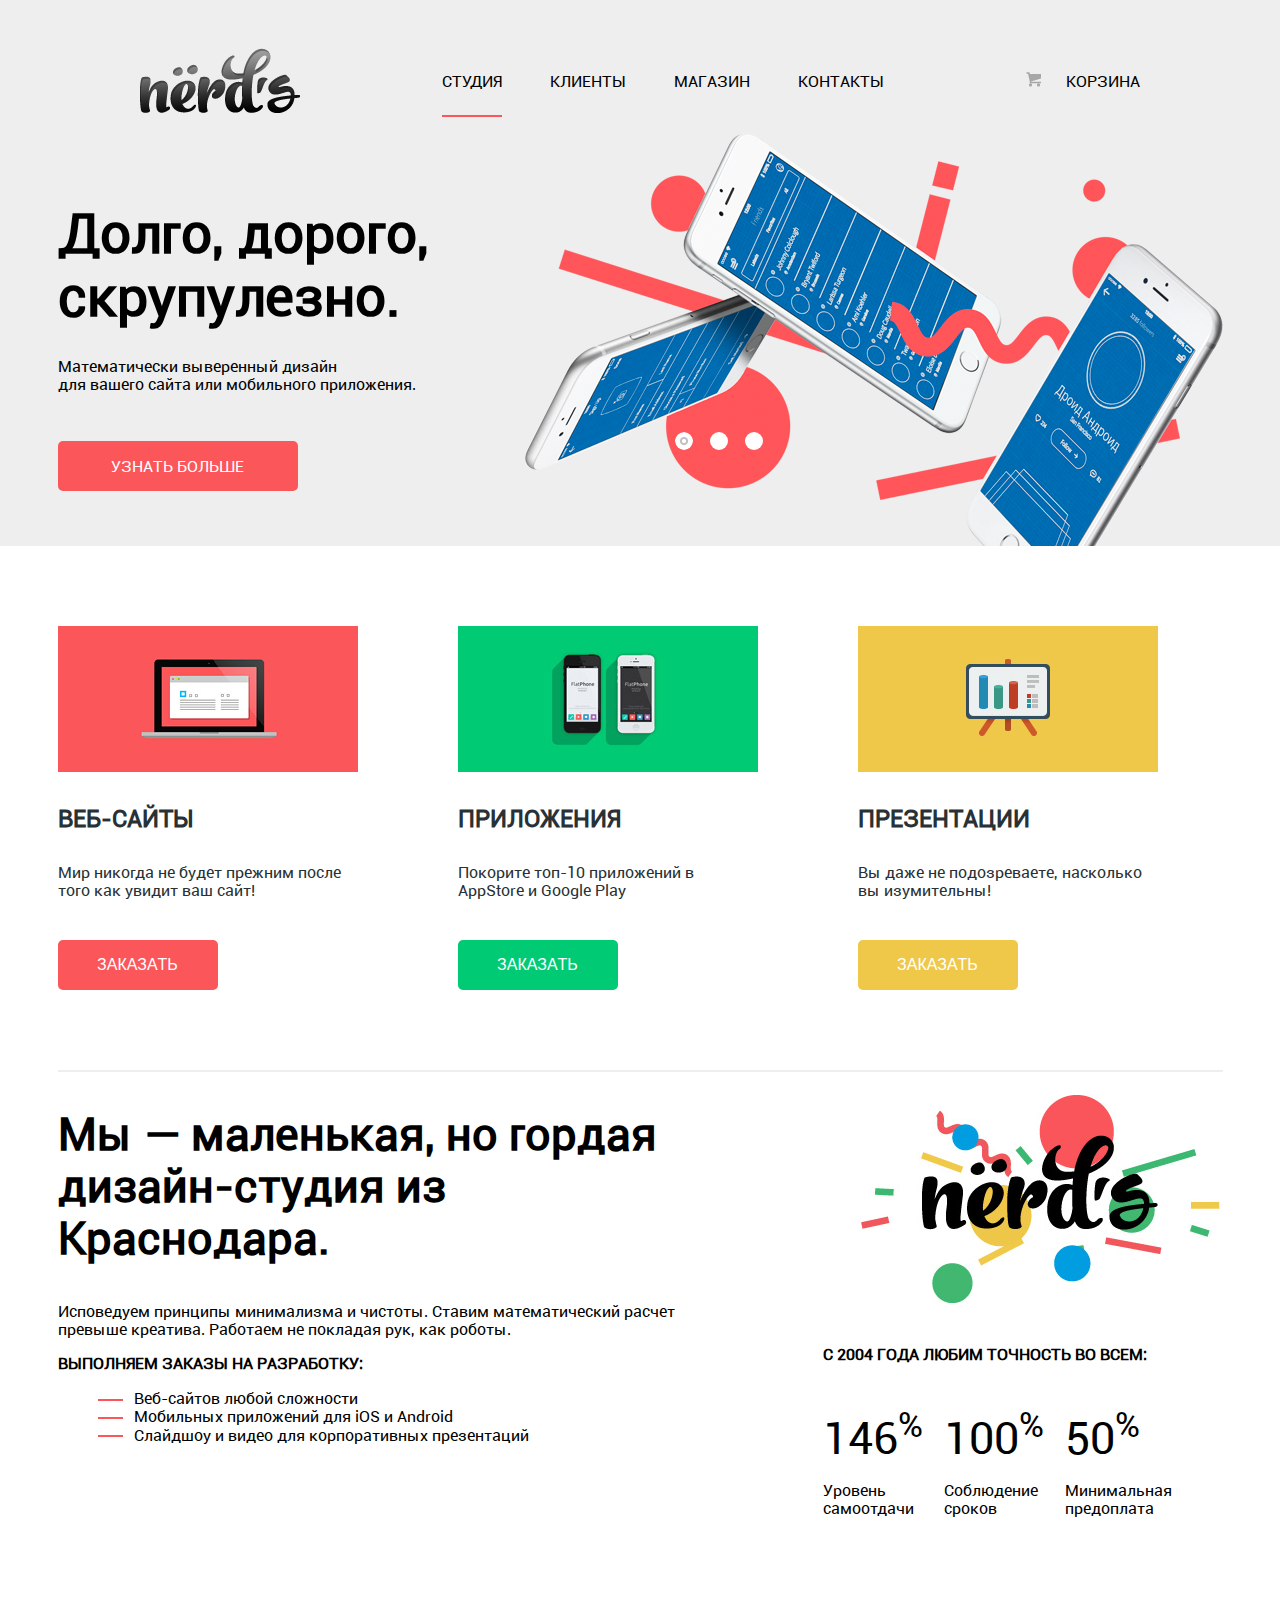
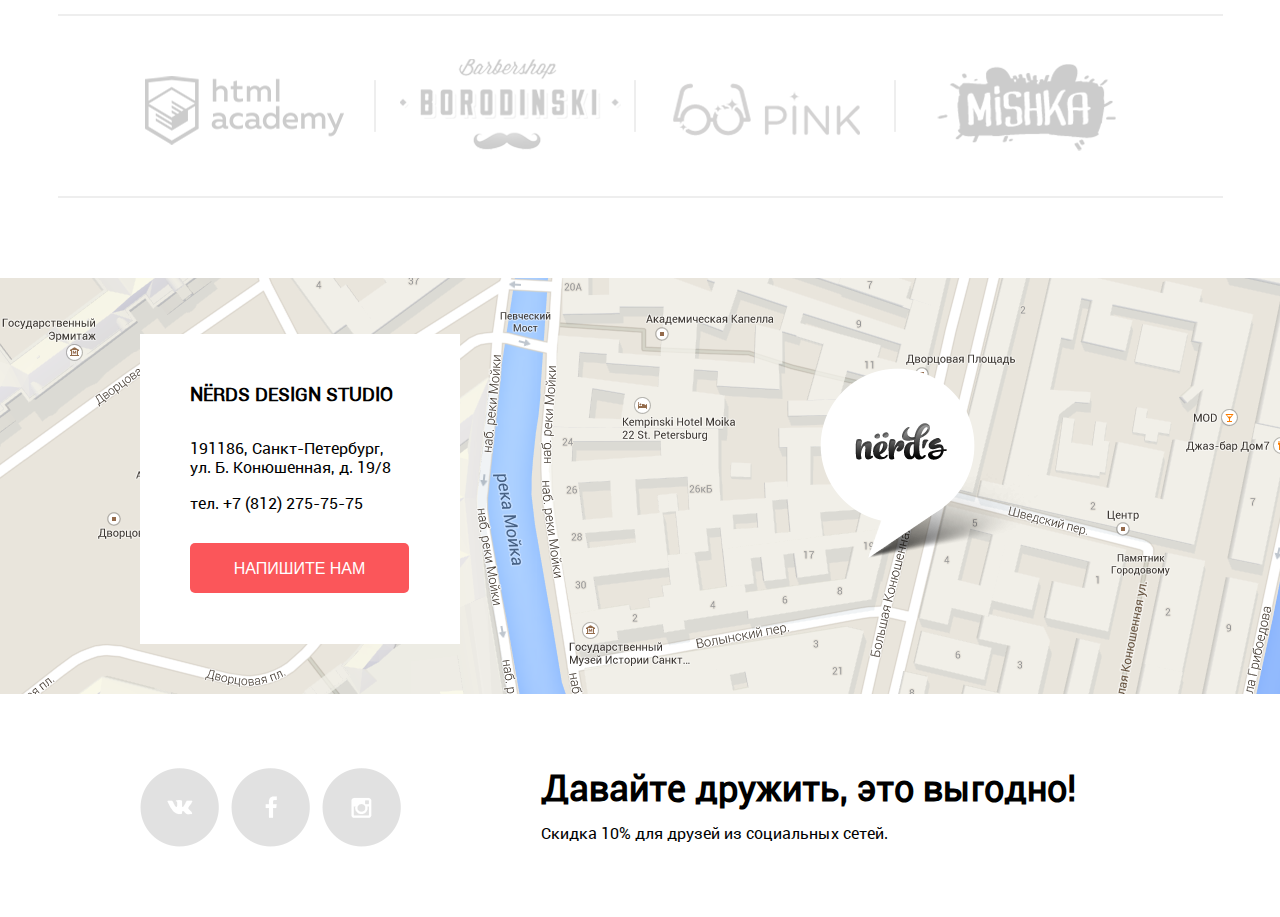
==== commit db1085c1: "еще не много верстки" ====
--- a/index.html
+++ b/index.html
@@ -89,18 +89,10 @@
         </div>
         <div class="wrap_row_3 clearfix">
             <div class="row_3_container clearfix">
-                <a href="">
-                    <img src="img/logo_1_tripple4.png" alt="" height="540px" width="260px">
-                </a>
-                <a href="">
-                    <img src="img/logo_2_tripple.png" alt="" height="540px" width="260px">
-                </a>
-                <a href="">
-                    <img src="img/logo_3_tripple.png" alt="" height="540px" width="260px">
-                </a>
-                <a href="">
-                    <img src="img/logo_4_tripple.png" alt="" height="540px" width="260px">
-                </a>
+                <a href=""></a>
+                <a href=""></a>
+                <a href=""></a>
+                <a href=""></a>
             </div>
         </div>
         <div class="wrap_row_4 clearfix">
--- a/css/style.css
+++ b/css/style.css
@@ -687,34 +687,52 @@
 	display: inline-block;
 	height: 180px;
 	width: 260px;
-	overflow: hidden;
-}
-.row_3_container a:after {
-    display: block;
+}
+.row_3_container a:nth-of-type(1):after, 
+.row_3_container a:nth-of-type(2):after, 
+.row_3_container a:nth-of-type(3):after {
+    display: inline-block;
     content: "";
-    width: 2px;
 	height: 52px;
-    margin: -475px 0 0 0;
-    background: #000;
-}
-.row_3_container a:nth-of-type(1):hover img,
-.row_3_container a:nth-of-type(2):hover img,
-.row_3_container a:nth-of-type(3):hover img,
-.row_3_container a:nth-of-type(4):hover img {
-	margin-top: -180px;
-}
-.row_3_container a:nth-of-type(1):active img,
-.row_3_container a:nth-of-type(2):active img,
-.row_3_container a:nth-of-type(3):active img,
-.row_3_container a:nth-of-type(4):active img {
-	margin-top: -360px;
-} 
-.row_3_container a img:after {
-    content: "";
-    width: 2px;
-    height: 52px;
-    display: block;
-    background: url(../img/sprites.png) no-repeat -1197px -694px;
+	width: 2px;
+    margin: 64px 0 64px 250px;
+    background: url(../img/sprites.png) no-repeat -1159px -677px; 
+}
+.row_3_container a:nth-of-type(1) {
+    background: url(../img/sprites.png) no-repeat -1624px -1508px;
+}
+.row_3_container a:nth-of-type(1):hover {
+    background: url(../img/sprites.png) no-repeat -1928px -1502px;
+}
+.row_3_container a:nth-of-type(1):active {
+    background: url(../img/sprites.png) no-repeat -1614px -1704px;
+}
+.row_3_container a:nth-of-type(2) {
+    background: url(../img/sprites.png) no-repeat -42px -1902px;
+}
+.row_3_container a:nth-of-type(2):hover {
+    background: url(../img/sprites.png) no-repeat -656px -1900px;
+}
+.row_3_container a:nth-of-type(2):active {
+    background: url(../img/sprites.png) no-repeat -350px -1900px;
+}
+.row_3_container a:nth-of-type(3) {
+    background: url(../img/sprites.png) no-repeat -962px -1898px;
+}
+.row_3_container a:nth-of-type(3):hover {
+    background: url(../img/sprites.png) no-repeat -1526px -1892px;
+}
+.row_3_container a:nth-of-type(3):active {
+    background: url(../img/sprites.png) no-repeat -1244px -1896px;
+}
+.row_3_container a:nth-of-type(4) {
+    background: url(../img/sprites.png) no-repeat -1930px -1700px;
+}
+.row_3_container a:nth-of-type(4):hover {
+    background: url(../img/sprites.png) no-repeat -2122px -1918px;
+}
+.row_3_container a:nth-of-type(4):active {
+    background: url(../img/sprites.png) no-repeat -1830px -1912px;
 }
 .wrap_row_3 {
     margin: 0 0 80px 0;
--- a/css/sprites.css
+++ b/css/sprites.css
@@ -1,4 +1,4 @@
-.nerds-logo, .nerds-logo-hover, .nerds-logo-click, .slide1, .slide2, .slide3, .icon-basket, .radio-on, .radio-on-hover, .radio-on-block, .radio-off, .radio-off-hover, .radio-off-block, .sort-down, .sort-down-hover, .sort-down-clic, .sort-up, .sort-up-hover, .sort-up-clic, .checkbox-off, .checkbox-off-hover, .checkbox-off-block, .checkbox-on, .checkbox-on-hover, .checkbox-on-block, .close-cross, .close-cross-hover, .close-cross-clic, .illustration-1.jpg, .illustration-2.jpg, .illustration-3.jpg, .nerds-illustration.jpg, .logo-1, .logo-1-hover, .logo-1-clik, .logo-2, .logo-2-hover, .logo-2-clik, .logo-3, .logo-3-hover, .logo-3-clik, .logo-4, .logo-4-hover, .logo-4-clik, .bgr, .map-marker, .fb-icon, .fb-icon-hover, .fb-icon-clik, .insta-icon, .insta-icon-hover, .insta-icon-clik, .vk-icon, .vk-icon-hover, .vk-icon-clik, .img-mishka.jpg, .img-pink.jpg, .img-sedona.jpg, .img-aplus.jpg, .img-barbershop.jpg, .img-kvast.jpg, .vertical-line, .pink-line, .active{
+.nerds-logo, .nerds-logo-hover, .nerds-logo-click, .slide1, .slide2, .slide3, .icon-basket, .radio-on, .radio-on-hover, .radio-on-block, .radio-off, .radio-off-hover, .radio-off-block, .sort-down, .sort-down-hover, .sort-down-clic, .sort-up, .sort-up-hover, .sort-up-clic, .checkbox-off, .checkbox-off-hover, .checkbox-off-block, .checkbox-on, .checkbox-on-hover, .checkbox-on-block, .close-cross, .close-cross-hover, .close-cross-clic, .illustration-1.jpg, .illustration-2.jpg, .illustration-3.jpg, .nerds-illustration.jpg, .bgr, .map-marker, .fb-icon, .fb-icon-hover, .fb-icon-clik, .insta-icon, .insta-icon-hover, .insta-icon-clik, .vk-icon, .vk-icon-hover, .vk-icon-clik, .img-mishka.jpg, .img-pink.jpg, .img-sedona.jpg, .img-aplus.jpg, .img-barbershop.jpg, .img-kvast.jpg, .vertical-line, .pink-line, .active, .logo-1, .logo-1-clik, .logo-1-hover, .logo-2, .logo-2-clik, .logo-2-hover, .logo-3, .logo-3-clik, .logo-3-hover, .logo-4, .logo-4-clik, .logo-4-hover{
 	background: url(../img/sprites.png) no-repeat;
 }
 
@@ -194,78 +194,6 @@
 	height: 208px;
 }
 
-.logo-1{
-	background-position: -998px -472px ;
-	width: 199px;
-	height: 68px;
-}
-
-.logo-1-hover{
-	background-position: -1237px -467px ;
-	width: 199px;
-	height: 68px;
-}
-
-.logo-1-clik{
-	background-position: -1494px -460px ;
-	width: 199px;
-	height: 68px;
-}
-
-.logo-2{
-	background-position: -419px -635px ;
-	width: 209px;
-	height: 87px;
-}
-
-.logo-2-hover{
-	background-position: -648px -631px ;
-	width: 209px;
-	height: 90px;
-}
-
-.logo-2-clik{
-	background-position: -892px -637px ;
-	width: 209px;
-	height: 87px;
-}
-
-.logo-3{
-	background-position: -984px -551px ;
-	width: 185px;
-	height: 52px;
-}
-
-.logo-3-hover{
-	background-position: -1222px -552px ;
-	width: 185px;
-	height: 52px;
-}
-
-.logo-3-clik{
-	background-position: -1449px -551px ;
-	width: 185px;
-	height: 52px;
-}
-
-.logo-4{
-	background-position: -1746px -493px ;
-	width: 173px;
-	height: 84px;
-}
-
-.logo-4-hover{
-	background-position: -1971px -491px ;
-	width: 173px;
-	height: 84px;
-}
-
-.logo-4-clik{
-	background-position: -2172px -487px ;
-	width: 173px;
-	height: 84px;
-}
-
 .bgr{
 	background-position: -17px -832px ;
 	width: 1440px;
@@ -386,3 +314,75 @@
 	height: 18px;
 }
 
+.logo-1{
+	background-position: -1624px -1508px ;
+	width: 260px;
+	height: 180px;
+}
+
+.logo-1-clik{
+	background-position: -1614px -1704px ;
+	width: 260px;
+	height: 180px;
+}
+
+.logo-1-hover{
+	background-position: -1928px -1502px ;
+	width: 260px;
+	height: 180px;
+}
+
+.logo-2{
+	background-position: -42px -1902px ;
+	width: 260px;
+	height: 180px;
+}
+
+.logo-2-clik{
+	background-position: -350px -1900px ;
+	width: 260px;
+	height: 180px;
+}
+
+.logo-2-hover{
+	background-position: -656px -1900px ;
+	width: 260px;
+	height: 180px;
+}
+
+.logo-3{
+	background-position: -962px -1898px ;
+	width: 260px;
+	height: 180px;
+}
+
+.logo-3-clik{
+	background-position: -1244px -1896px ;
+	width: 260px;
+	height: 180px;
+}
+
+.logo-3-hover{
+	background-position: -1526px -1892px ;
+	width: 260px;
+	height: 180px;
+}
+
+.logo-4{
+	background-position: -1930px -1700px ;
+	width: 260px;
+	height: 180px;
+}
+
+.logo-4-clik{
+	background-position: -1830px -1912px ;
+	width: 260px;
+	height: 180px;
+}
+
+.logo-4-hover{
+	background-position: -2122px -1918px ;
+	width: 260px;
+	height: 180px;
+}
+
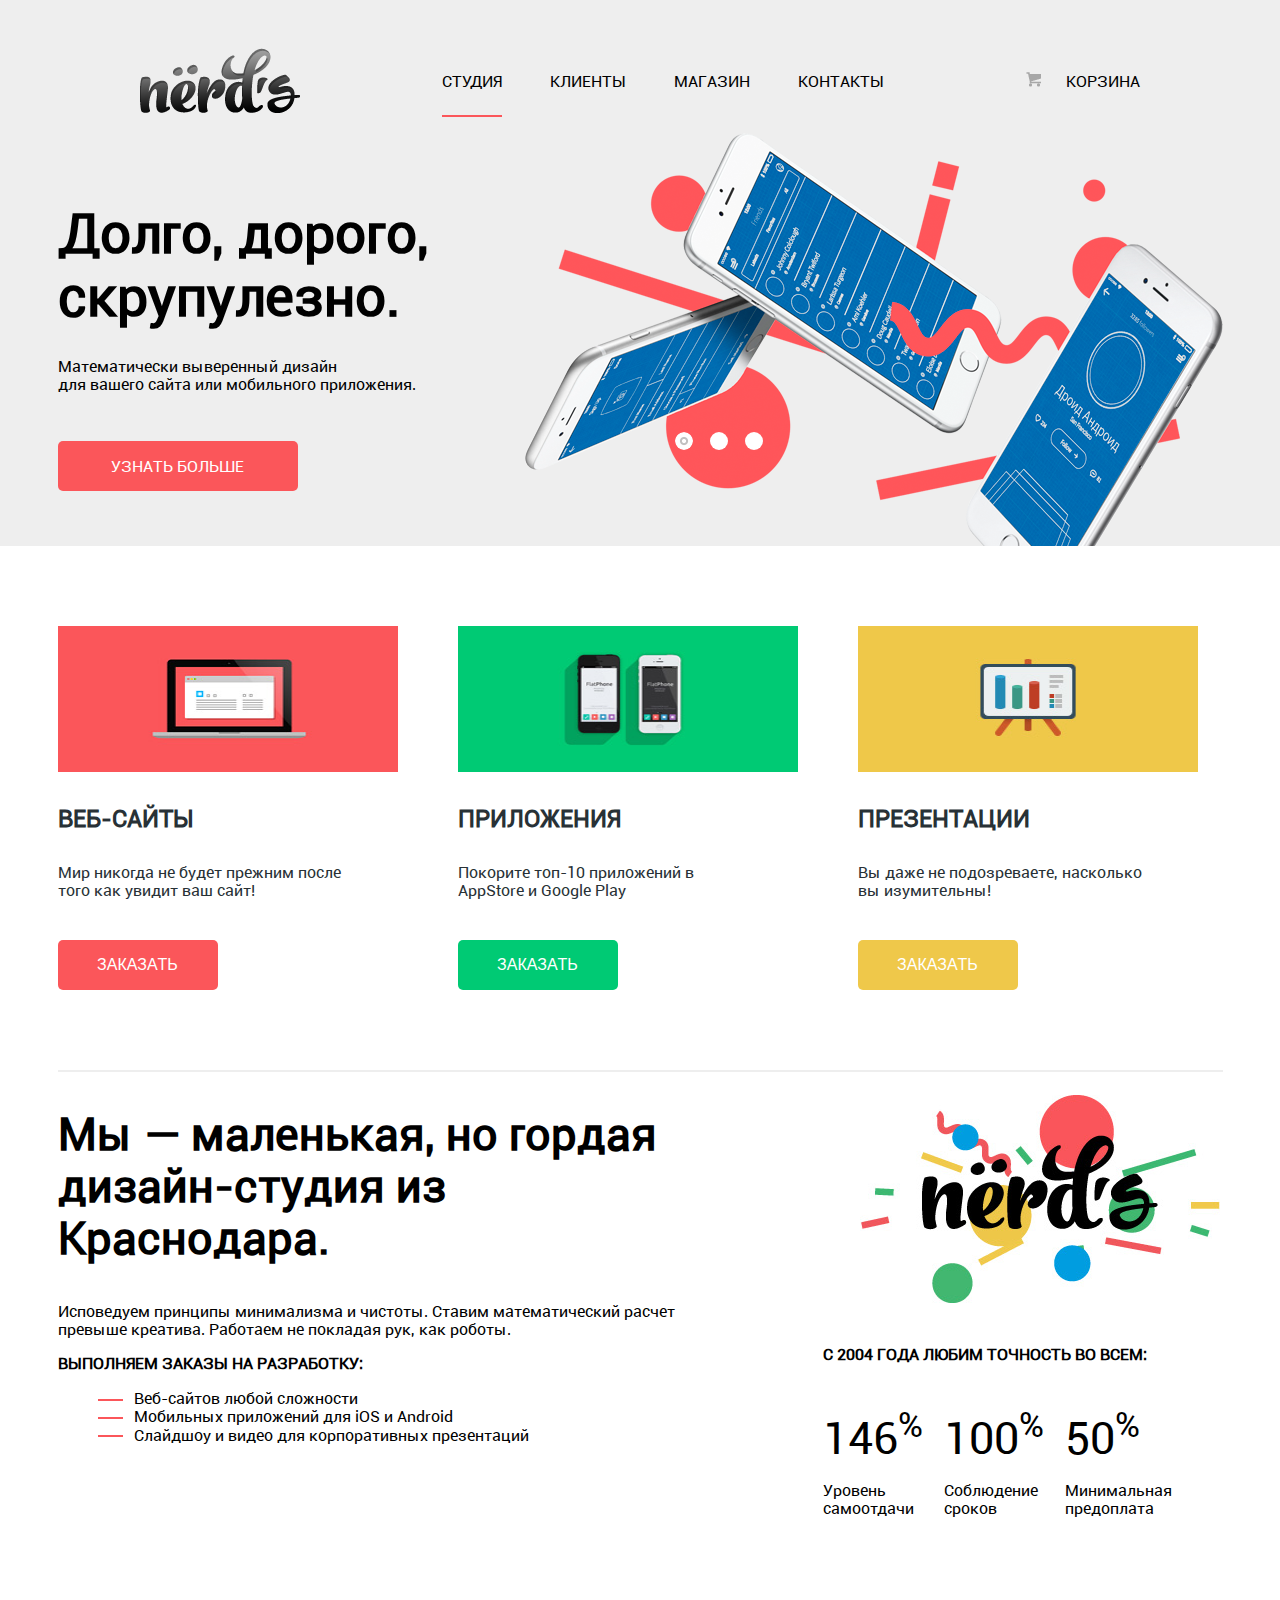
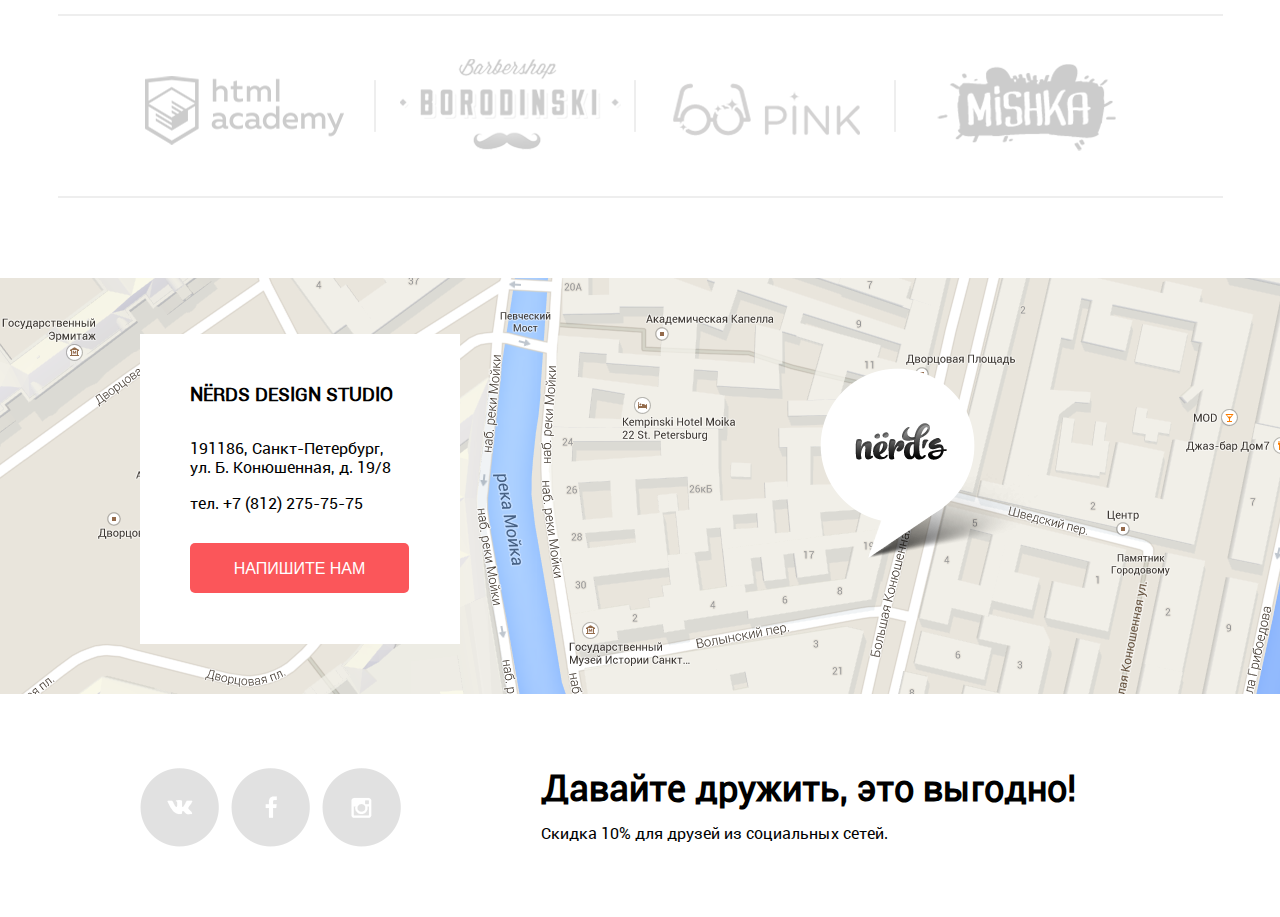
==== commit 395aa1a3: "Внес изменения: 1) Всем картинкам прописаны размеры в разметке 2) Всем кнопкам заданы атрибуты submi" ====
--- a/index.html
+++ b/index.html
@@ -24,9 +24,9 @@
                 <p>Математически выверенный дизайн<br>для вашего сайта или мобильного приложения.</p>
                 <a href="">узнать больше</a>
             </div>
-            <div class="wrap_box"></div>
+            <div class="wrap_box clearfix"></div>
         </div>
-        <div class="wrap_pagination">
+        <div class="wrap_pagination clearfix">
             <input type="radio" value="rad1" name="wrappage" id="rad_but1" checked>
             <label for="rad_but1"></label>
             <input type="radio" value="rad2" name="wrappage" id="rad_but2">
@@ -39,22 +39,22 @@
         <div class="wrap_row_1 clearfix">
             <div class="row_1_container clearfix">
                 <div class="container_box clearfix">
-                    <img src="img/illustration-1.jpg.png" alt="">
+                    <img src="img/illustration-1.png" alt="illustration-1" width="340" height="146">
                     <h2>Веб-сайты</h2>
                     <p>Мир никогда не будет прежним после того как увидит ваш сайт!</p>
-                    <button>заказaть</button>
+                    <button type="submit">заказaть</button>
                 </div>
                 <div class="container_box clearfix">
-                   <img src="img/illustration-2.jpg.png" alt="">
+                   <img src="img/illustration-2.png" alt="illustration-2"  width="340" height="146">
                     <h2>Приложения</h2>
                     <p>Покорите топ-10 приложений в AppStore и Google Play</p>
-                    <button>заказaть</button>
+                    <button type="submit">заказaть</button>
                 </div>
                 <div class="container_box clearfix">
-                   <img src="img/illustration-3.jpg.png" alt="">
+                   <img src="img/illustration-3.png" alt="illustration-3"  width="340" height="146">
                     <h2>Презентации</h2>
                     <p>Вы даже не подозреваете, насколько вы изумительны!</p>
-                    <button>заказaть</button>
+                    <button type="submit">заказaть</button>
                 </div>
             </div>
         </div>
@@ -71,16 +71,16 @@
                     </ul>
                 </div>
                 <div class="row_2_container_box clearfix">
-                    <h3>с 2004 года Любим точность во всем:</h2>
-                    <div class="row_2_container_box_mini">
+                    <h3>с 2004 года Любим точность во всем:</h3>
+                    <div class="row_2_container_box_mini clearfix">
                         <span>146<sup>%</sup></span>
                         <p>Уровень самоотдачи</p>
                     </div>
-                    <div class="row_2_container_box_mini">
+                    <div class="row_2_container_box_mini clearfix">
                         <span>100<sup>%</sup></span>
                         <p>Соблюдение сроков</p>
                     </div>
-                    <div class="row_2_container_box_mini">
+                    <div class="row_2_container_box_mini clearfix">
                         <span>50<sup>%</sup></span>
                         <p>Минимальная предоплата</p>
                     </div>
@@ -99,7 +99,7 @@
             <div class="clearfix">
                 <h3>NЁRDS DESIGN STUDIO</h3>
                 <p>191186, Санкт-Петербург,<br>  ул. Б. Конюшенная, д. 19/8<br><br> тел. +7 (812) 275-75-75</p>
-                <button>Напишите нам</button>
+                <button type="submit">Напишите нам</button>
             </div>
             <div class="clearfix"></div>
         </div>
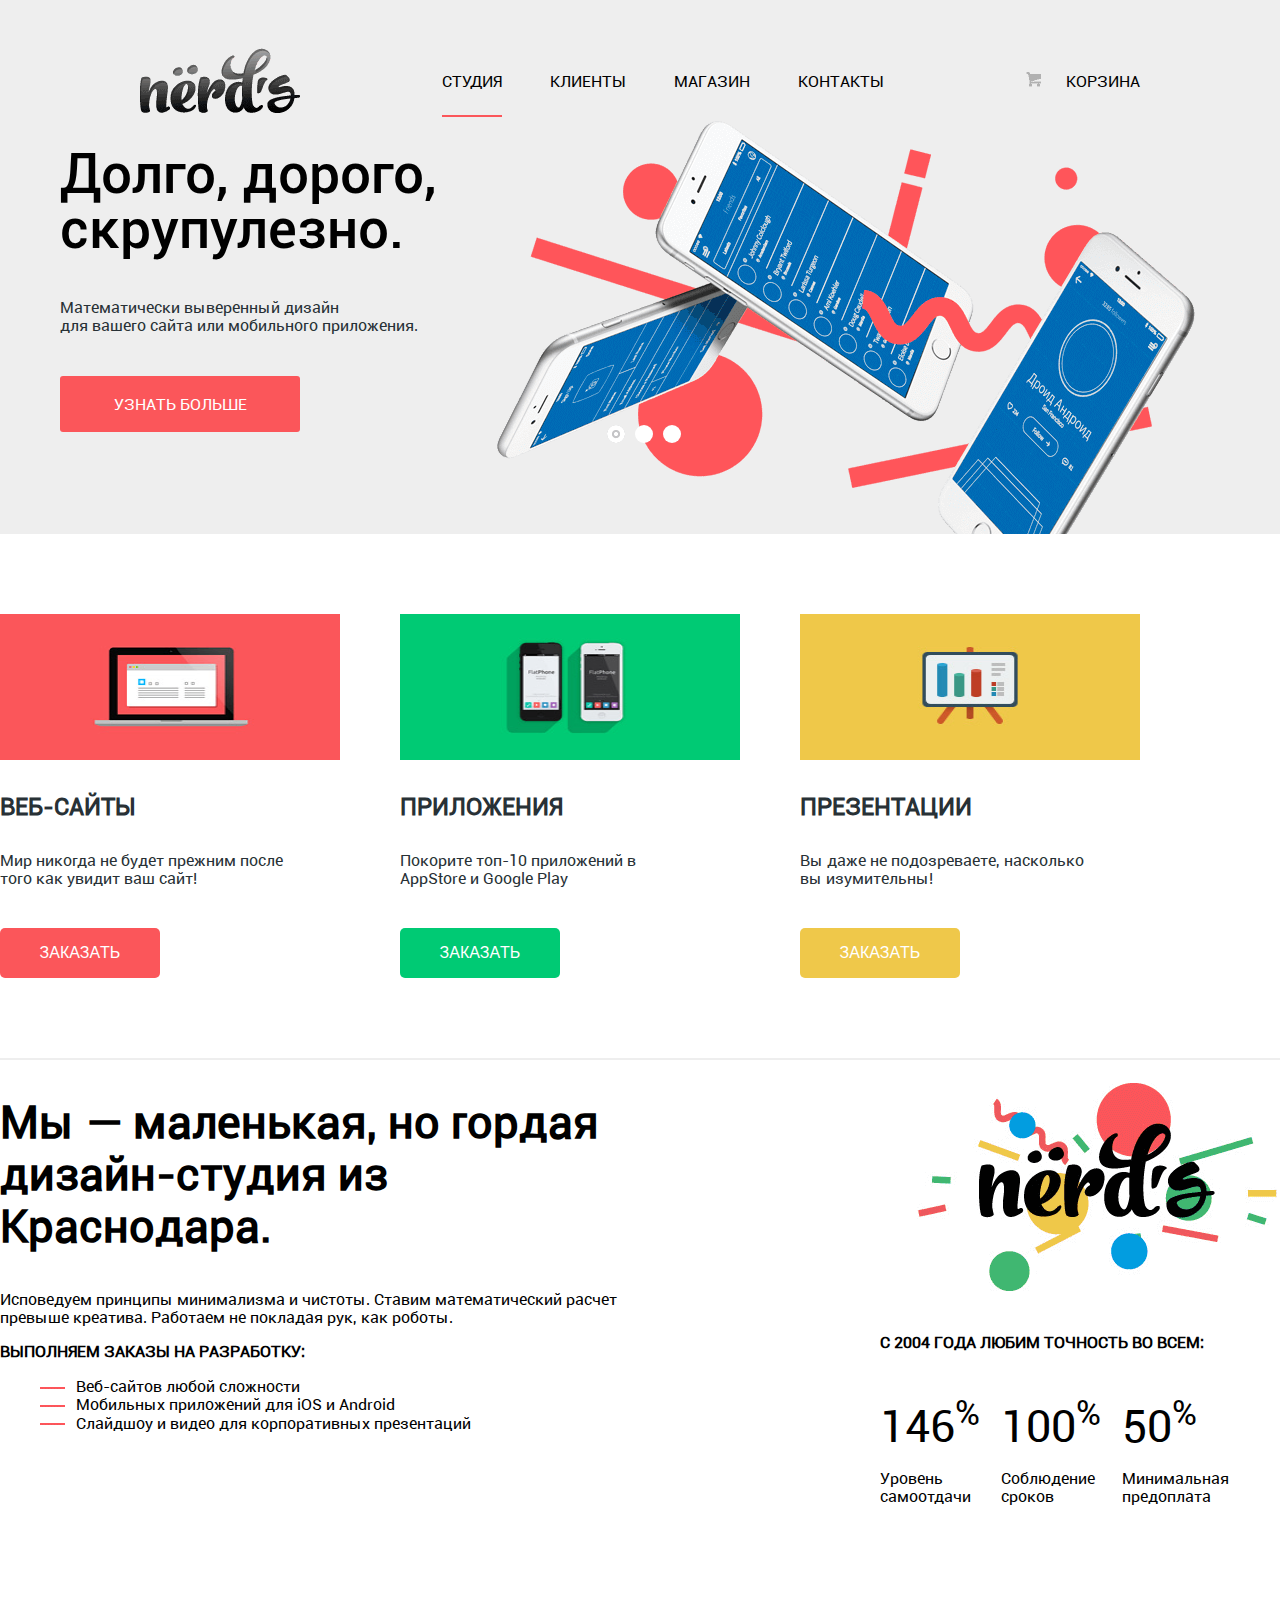
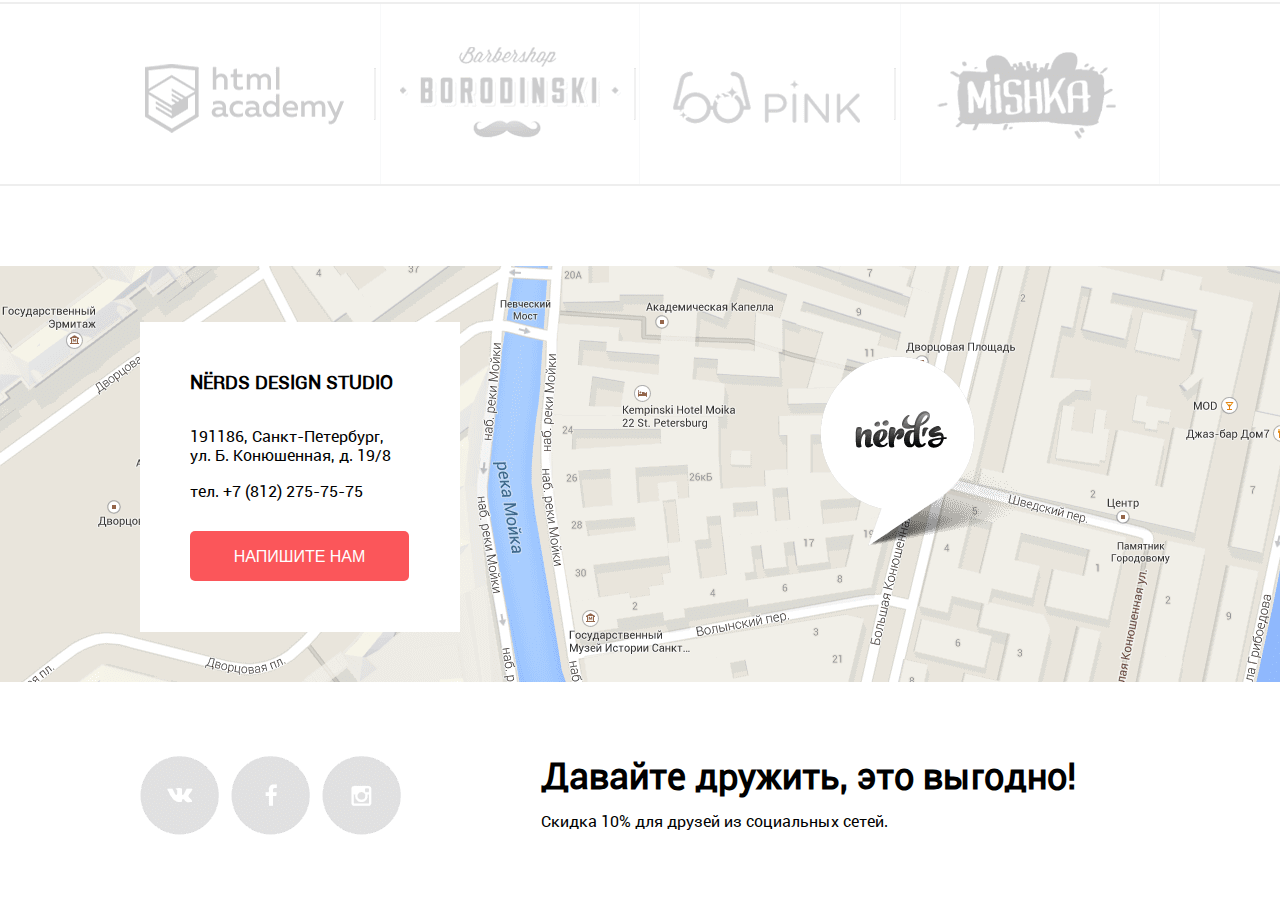
==== commit 16ba1aee: "Сделал слайдер, сжал все картинки" ====
--- a/index.html
+++ b/index.html
@@ -18,21 +18,38 @@
             <a href="">Контакты</a>
             <a href="">Корзина</a>
         </nav>
-        <div class="header_wrap clearfix">
-            <div class="wrap_box">
-                <h1>Долго, дорого,<br>скрупулезно.</h1>
+        <div class="slider">
+            <input type="radio" name="toggle" id="btn-1" checked/>
+            <input type="radio" name="toggle" id="btn-2"/>
+            <input type="radio" name="toggle" id="btn-3"/>
+            <div class="slider-controls">
+            <label for="btn-1"></label>
+            <label for="btn-2"></label>
+            <label for="btn-3"></label>
+            </div>
+            <div class="slides">
+            <div class="slide">
+                <div class="slide-text">
+                <div class="slide-title">Долго, дорого,<br>скрупулезно.</div>
                 <p>Математически выверенный дизайн<br>для вашего сайта или мобильного приложения.</p>
-                <a href="">узнать больше</a>
+                <a href="#" class="btn">Узнать больше</a>
+                </div>
             </div>
-            <div class="wrap_box clearfix"></div>
-        </div>
-        <div class="wrap_pagination clearfix">
-            <input type="radio" value="rad1" name="wrappage" id="rad_but1" checked>
-            <label for="rad_but1"></label>
-            <input type="radio" value="rad2" name="wrappage" id="rad_but2">
-            <label for="rad_but2"></label>
-            <input type="radio" value="rad3" name="wrappage" id="rad_but3">
-            <label for="rad_but3"></label>
+            <div class="slide">
+                <div class="slide-text">
+                <div class="slide-title">Любим математику как ни кто другой</div>
+                <p>Никакого креатива, только математические формулы <br>для расчета идеальных пропорций.</p>
+                <a href="#" class="btn">Узнать больше</a>
+                </div>
+            </div>
+            <div class="slide">
+                <div class="slide-text">
+                <div class="slide-title">Только ночь,только хардкор</div>
+                <p>Работать днем, как все? Мы против этого.<br>Ближе к полуночи работа только начинается.</p>
+                <a href="#" class="btn">Узнать больше</a>
+                </div>
+            </div>
+            </div>
         </div>
     </header>
     <main>
--- a/css/style.css
+++ b/css/style.css
@@ -489,15 +489,6 @@
     margin: 0 auto;
     position: relative;
 }
-.header_wrap,
-.row_1_container,
-.row_2_container,
-.row_3_container,
-.row_4_container {
-    position: relative;
-    margin: 0 auto;
-    width: 1165px;
-}
 .logo_link {
     width: 160px;
     height: 65px;
@@ -544,46 +535,6 @@
     width: 15px;
 	height: 15px;
     background: url(../img/sprites.png) no-repeat -7px -258px;
-}
-.wrap_box:nth-of-type(1) {
-	width: 400px;
-	float: left;
-}
-.wrap_box:nth-of-type(2) {
-	width: 698px;
-	height: 413px;
-	float: right;
-    margin: 16px 0 0 0;
-	background: url(../img/sprites.png) no-repeat -213px 0;
-}
-.wrap_box > h1 {
-    margin: 85px 0 28px 0;
-    font-size: 55px;
-}
-.wrap_box > p {
-    margin: 0 0 48px 0;
-    font-size: 16px;
-}
-.wrap_box > a {
-	display: block;
-    width: 240px;
-	height: 50px;
-    background-color: #fb565a;
-    text-decoration: none;
-    text-transform: uppercase;
-    font-size: 16px;
-    color: #fff;
-    border-radius: 5px;
-	line-height: 50px;
-	text-align: center;
-}
-.wrap_box > a:hover {
-    background-color: #e74246;
-}
-.wrap_box > a:active {
-    background-color: #d7373b;
-    color: #e37376;
-    box-shadow: inset 0 3px 0 0 #c13135;
 }
 .container_box {
 	float: left;
@@ -854,30 +805,6 @@
     margin: 90px 0 0 360px;
     background: url(../img/sprites.png) no-repeat -1501px -652px;
 }
-.wrap_pagination {
-    position: absolute;
-    bottom: 96px;
-    left: 675px;
-    font-size: 0;
-}
-.wrap_pagination input {
-    display: none;
-}
-.wrap_pagination > input + label {
-    display: inline-block;
-    width: 18px;
-    height: 18px;
-    border-radius: 50%;
-    background: #fff;
-    cursor: pointer;
-    margin: 0 17px 0 0;
-}
-.wrap_pagination > input:checked + label {
-    background: url(../img/sprites.png) no-repeat -1323px -686px;
-}
-.wrap_pagination label:last-of-type {
-    margin: 0;
-}
 .header > h1 {
     margin: 83px 0 112px 0;
     text-align: center;
@@ -900,7 +827,7 @@
     width: 760px;
 }
 .magazine_container > h2 {
-    margin: 0;
+    margin: 0 0 56px 0;
     text-transform: uppercase;
     font-size: 18px;
 }
@@ -958,7 +885,7 @@
 }
 
 .magazine_container_box:hover {
-    box-shadow: 6px 6px 15px #cfcfcf;
+    box-shadow: 0px 0px 15px #cfcfcf;
 }
 .magazine_container_box:hover > .magazine_container_box_up {
     background: #4d4d4d;
@@ -1071,6 +998,7 @@
 }
 .form_1_box {
     font-size: 0;
+    margin: 0 0 60px 0;
 }
 
 .form_1_box:nth-of-type(2) label {
@@ -1136,7 +1064,6 @@
     border-radius: 5px;
     text-transform: uppercase;
     cursor: pointer;
-    margin: 50px 0 0 0;
 }
 .magazine_container:nth-of-type(1) button:hover {
     background: #dbdbdb;
@@ -1146,36 +1073,164 @@
     color: #959595;
     box-shadow: inset 0 3px 0 0 #bfbfbf;
 }
-.range_box {
-    height: 80px;
-    width: 260px;
-    background: #eee;
-    font-size: 16px;
-    border-radius: 5px;
-    text-align: center;
-    line-height: 100px;
-    margin: 56px 0 0 0;
-}
-.form_1_box:nth-of-type(1) > label {
-    font-size: 16px;
-}
-.price_value {
-    box-sizing: border-box;
-    width: 80px;
-    height: 48px;
-    background: #eee;
-    font-size: 16px;
-    text-transform: uppercase;
-    border: none;
-    margin: 14px 34px 62px 12px;
-    border-radius: 5px;
-    padding: 15px;
-    text-align: center;
-}
-.price_value:last-of-type{
-    margin: 14px 0 62px 12px;
-}
+
 .magazine_page,
 .index_page {
     border-bottom: 2px solid #fb565a;
+}
+.range_filter {
+  width: 240px;
+}
+.range_controls {
+  position: relative;
+  height: 41px;
+  padding: 39px 20px 0 20px;
+  border-radius: 5px;
+  background: #eee;
+  margin: 0 0 14px 0;
+}
+.scale {
+  height: 2px;
+  background: #d7dcde;
+}
+.bar {
+  width: 70%;
+  height: 2px;
+  background: #00ca74;
+}
+.toggle {
+  position: absolute;
+  top: 30px;
+  left: 0px;
+  height: 4px;
+  width: 4px;
+  border: 8px solid #fff;
+  background: #ababab;
+  border-radius: 50%;
+  box-shadow: 0 2px 1px 0 #cfcfcf;
+}
+.toggle_min {
+  left: 20px;
+}
+.toggle_max {
+  left: 145px;
+}
+.price_controls {
+  font-size: 0px;
+}
+.price_controls label {
+  display: inline-block;
+  width: 50%;
+  font-family: 'Roboto', "Arial", sans-serif;
+  font-size: 16px;
+}
+.price_controls input {
+  font-family: "Roboto", "Arial", sans-serif;
+  font-size: 16px;
+  width: 60px;
+  margin: 0 0 0 10px;
+  padding: 8px 10px;
+  text-align: center;
+  color: #283136;
+  border: none;
+  border-radius: 5px;
+  background: #eee;
+}
+.slider {
+  position: relative;
+  width: 1160px;
+  height: 417px;
+  margin: 0 auto;
+}
+.slider-controls {
+  position: absolute;
+  bottom: 91px;
+  left: 584px;
+  width: 200px;
+  height: 18px;
+  margin: 0 0 0 -100px;
+  text-align: center;
+  z-index: 1;
+}
+.slider-controls label{
+  display: inline-block;
+  width: 18px;
+  height: 18px;
+  margin: 0 3px;
+  background: white;
+  vertical-align: top;
+  border-radius: 50%;
+  cursor: pointer;
+}
+#btn-1:checked ~ .slider-controls label[for="btn-1"],
+#btn-2:checked ~ .slider-controls label[for="btn-2"],
+#btn-3:checked ~ .slider-controls label[for="btn-3"] {
+  background: url(../img/sprites.png) no-repeat -1323px -686px;
+}
+.slide {
+  position: absolute;
+  top: 0;
+  left: 0;
+  width: 100%;
+  height: 100%;
+  overflow: hidden;
+}
+.slide-text {
+  width: 550px;
+  padding: 30px 0;
+  color: #283136;
+}
+.slide-title {
+  font-size: 55px;
+  line-height: 1;
+  font-family: "Roboto-Medium";
+  color: #000;
+}
+.btn {
+  display: block;
+  width: 240px;
+  padding: 19px 0;
+  margin: 25px 0 0 0;
+  font-size: 16px;
+  color: white;
+  text-transform: uppercase;
+  text-align: center;
+  text-decoration: none;
+  background: #fb565a;
+  border-radius: 3px;
+}
+.slide:nth-child(1) {
+  background: url(../img/sprites.png) no-repeat 290px -2218px;
+}
+.slide:nth-child(2) {
+  background: url(../img/sprites.png) no-repeat -281px -2760px;
+}
+.slide:nth-child(3) {
+  background: url(../img/sprites.png) no-repeat -985px -2195px;
+}
+.slide {
+  display: none;
+}
+#btn-1:checked ~ .slides .slide:nth-child(1) {
+  display: block;
+}
+#btn-2:checked ~ .slides .slide:nth-child(2) {
+  display: block;
+}
+#btn-3:checked ~ .slides .slide:nth-child(3) {
+  display: block;
+}
+.slide-text > p {
+    margin: 41px 0 41px 0;
+}
+.btn:hover {
+	background: #e74246;
+}
+.btn:active {
+	background: #d7373b;
+	color: #e37376;
+    box-shadow: inset 0 3px 0 0 #c13135;
+}
+.slider > input {
+    display: none;
 }--- a/css/sprites.css
+++ b/css/sprites.css
@@ -21,19 +21,19 @@
 }
 
 .slide1{
-	background-position: -213px 0;
+	background-position: -147px -2222px ;
 	width: 698px;
 	height: 413px;
 }
 
 .slide2{
-	background-position: -948px 0;
+	background-position: -778px -2762px ;
 	width: 663px;
 	height: 430px;
 }
 
 .slide3{
-	background-position: -1650px -17px ;
+	background-position: -1386px -2201px ;
 	width: 759px;
 	height: 411px;
 }
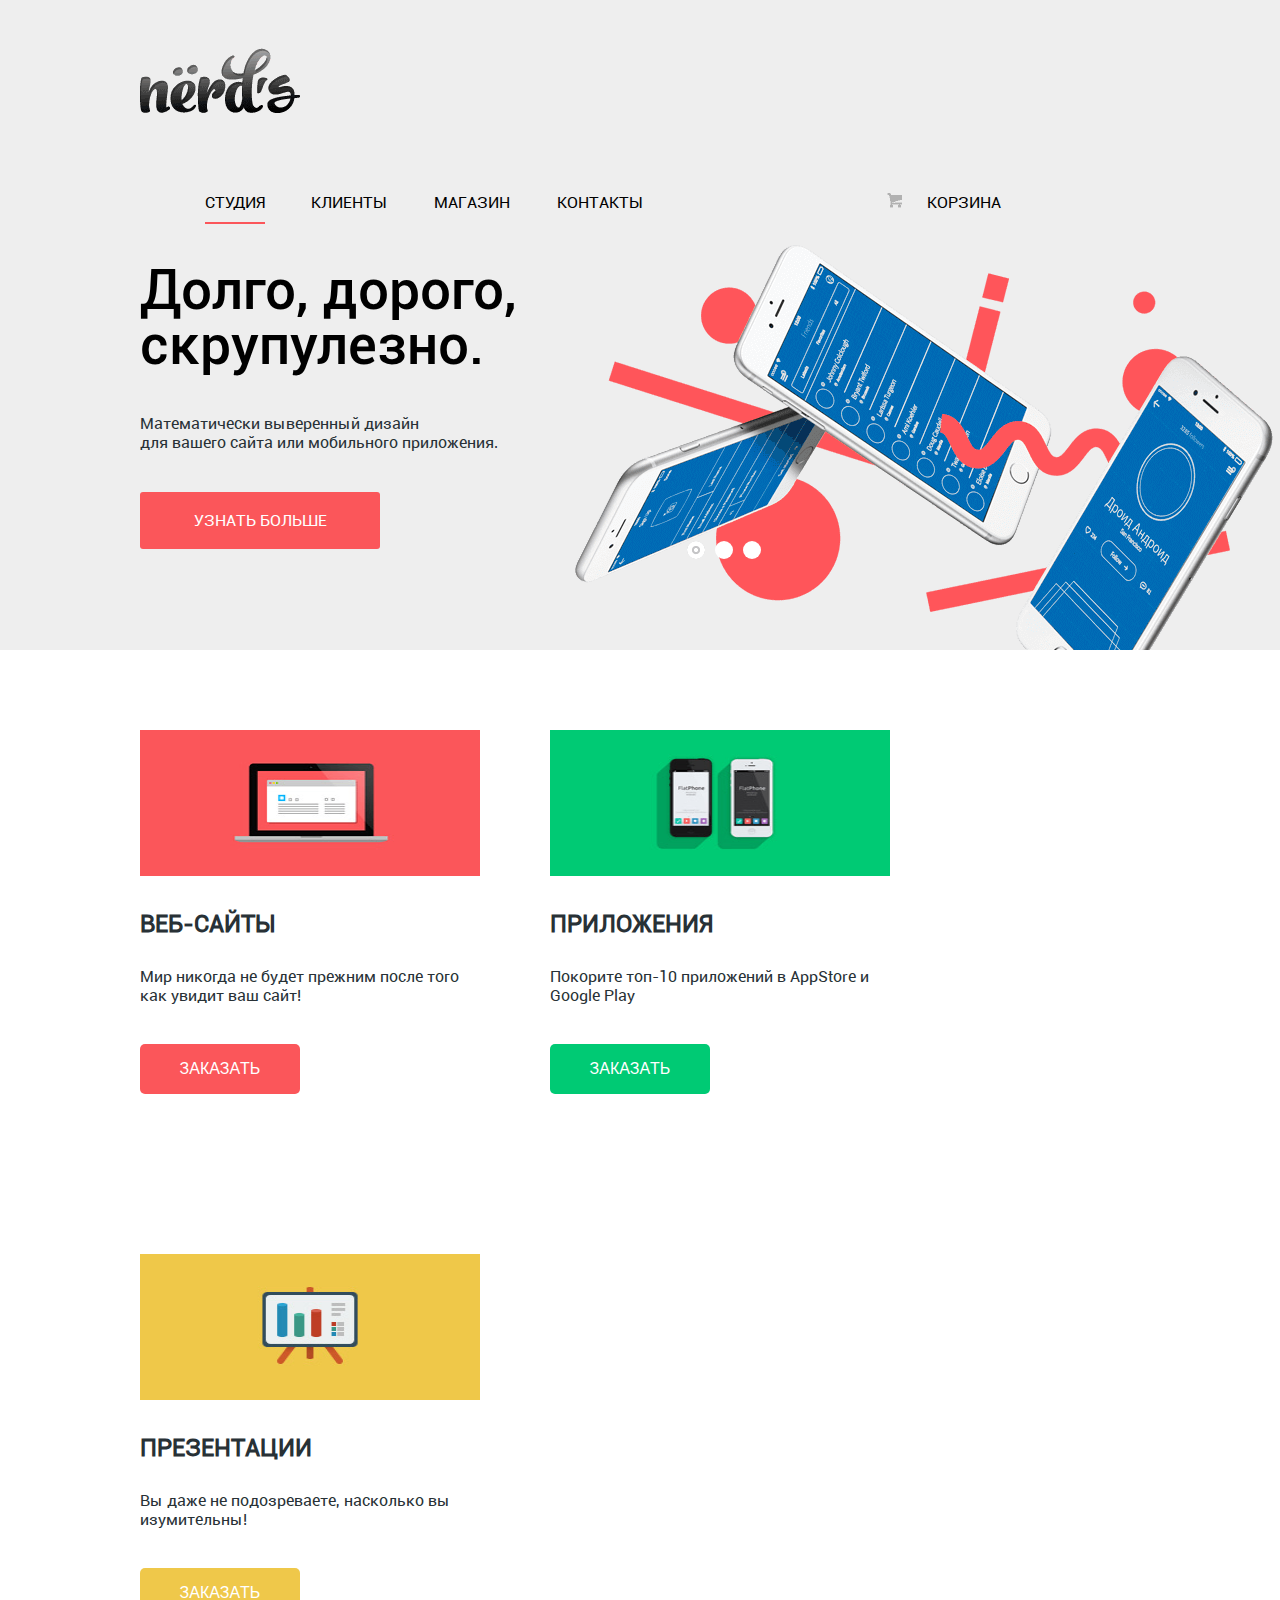
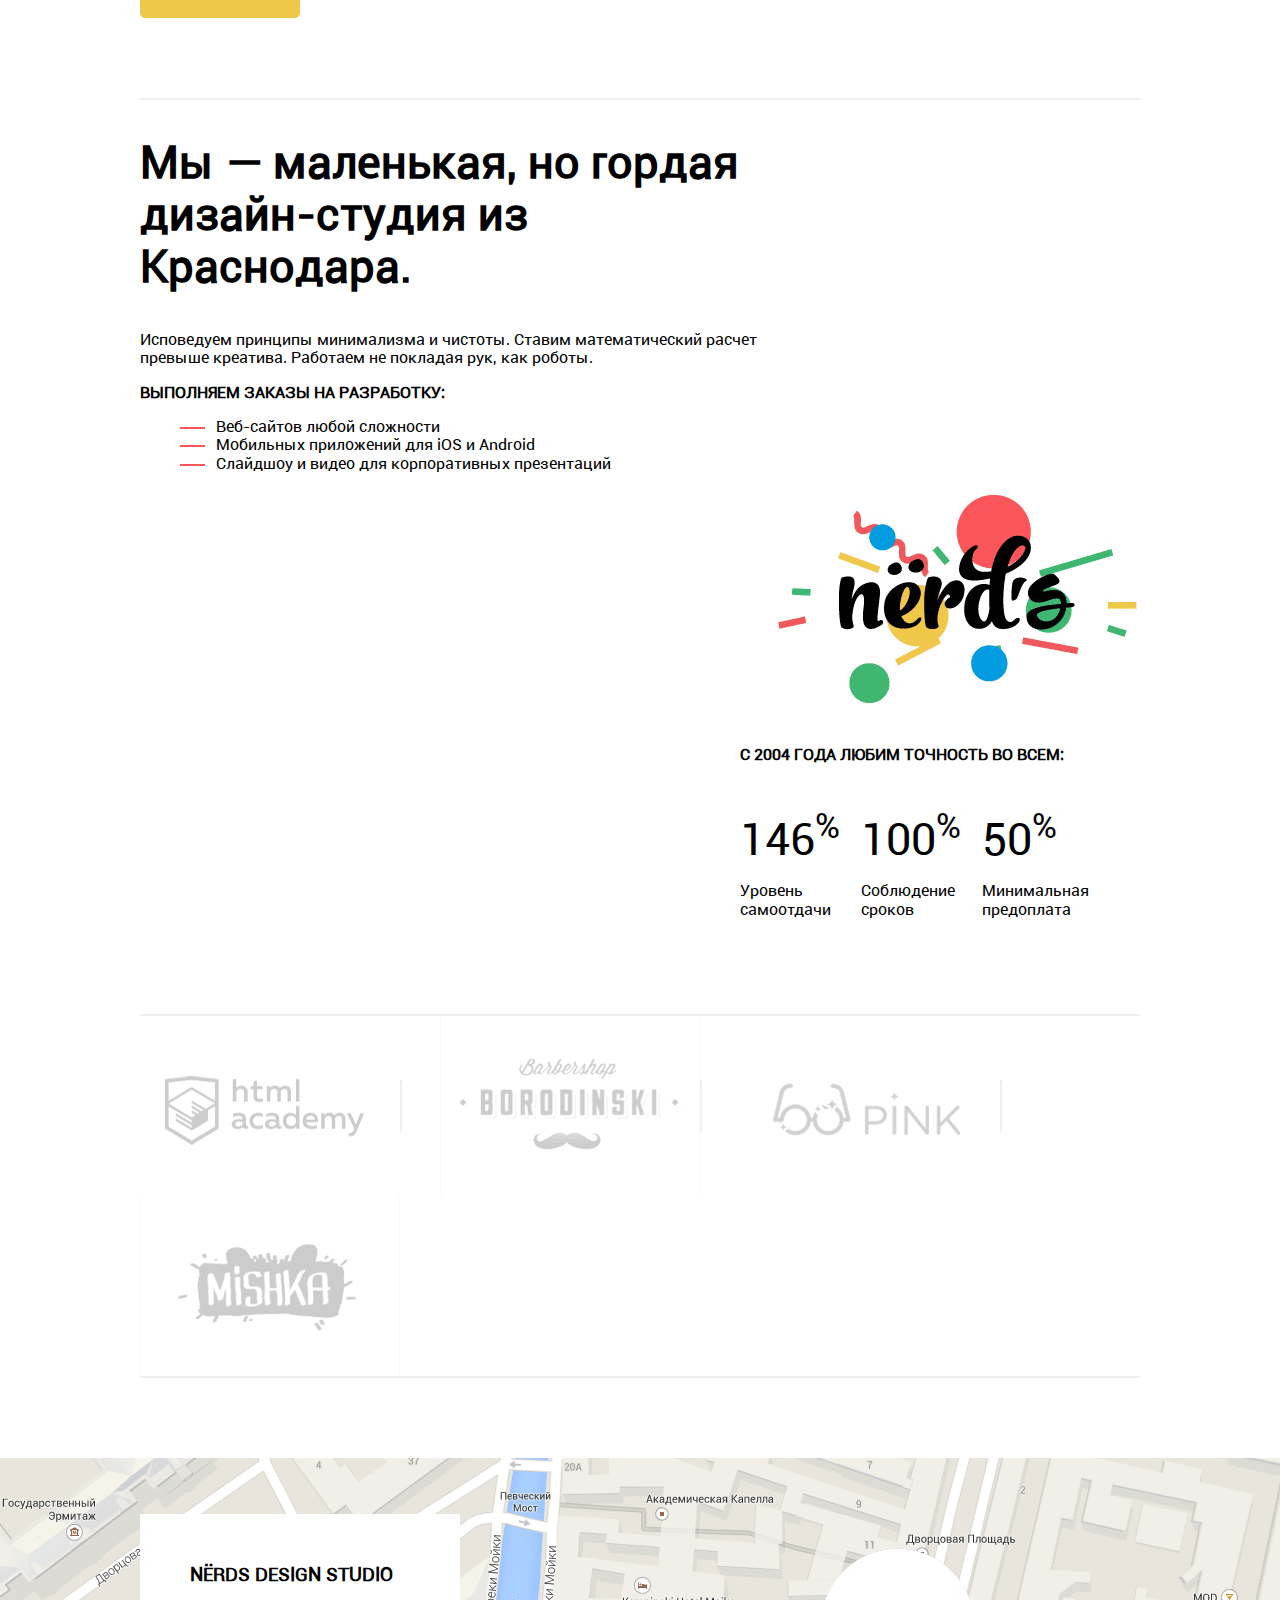
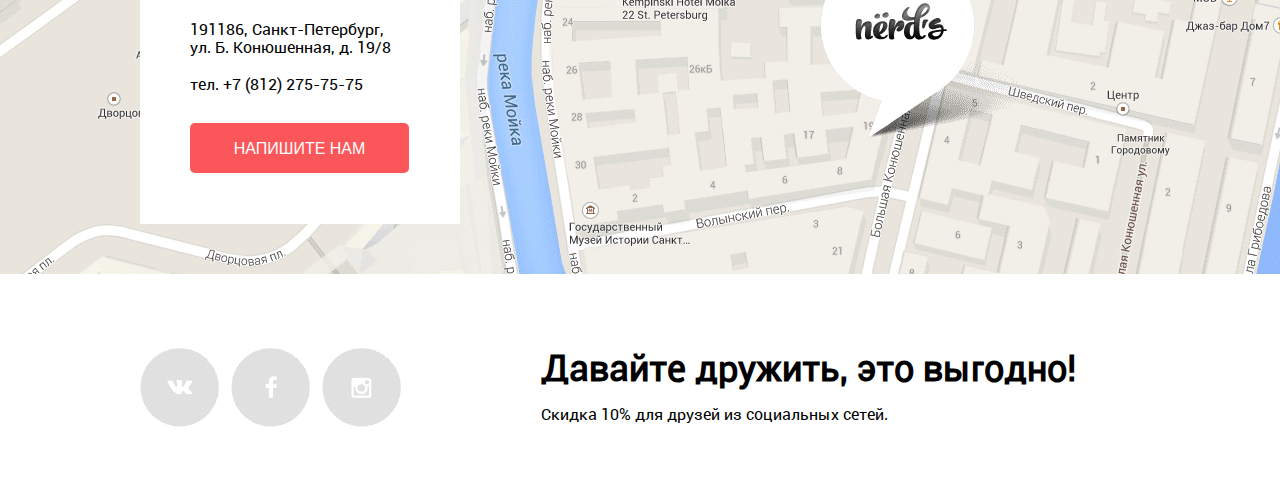
==== commit e03202c9: "Убрал косяки с отображением некоторых блоков, прописал и отстилизовал модалку.Осталось подключить JS" ====
--- a/index.html
+++ b/index.html
@@ -10,8 +10,10 @@
 </head>
 <body>
     <header class="header clearfix">
-         <nav class="nav_list clearfix">
+        <div class="container-logo-link">
             <a href="index.html" class="logo_link"></a>
+        </div>
+        <nav class="nav_list clearfix">
             <a href="index.html" class="index_page">Студия</a>
             <a href="">Клиенты</a>
             <a href="magazine.html">Магазин</a>
@@ -113,12 +115,36 @@
             </div>
         </div>
         <div class="wrap_row_4 clearfix">
-            <div class="clearfix">
+            <div class="clearfix contacts">
                 <h3>NЁRDS DESIGN STUDIO</h3>
                 <p>191186, Санкт-Петербург,<br>  ул. Б. Конюшенная, д. 19/8<br><br> тел. +7 (812) 275-75-75</p>
                 <button type="submit">Напишите нам</button>
             </div>
-            <div class="clearfix"></div>
+            <div class="clearfix ballun"></div>
+            <div class="modal">
+                <form action="">
+                    <button type="button" class="close">
+                        <img src="img/close-cross-hover.png" alt="close" width="21" height="21">
+                    </button>
+                    <h2>Напишите нам</h2>
+                    <div class="modal-box">
+                        <label for="name">Ваше имя:
+                            <input type="text" placeholder="Представьтесь,пожалуйста" id="name">
+                        </label>
+                    </div>
+                     <div class="modal-box">
+                        <label for="Email">Ваш Email:
+                            <input type="text" placeholder="Для отправки ответа" id="Email">
+                        </label>
+                    </div>
+                    <div class="modal-box">
+                        <label for="Text">Текст письма:
+                            <input type="text" placeholder="В свободной форме" id="Text">
+                        </label>
+                    </div>
+                    <button type="submit">отправить</button>
+                </form>
+            </div>
         </div>
     </main>
     <footer class="footer clearfix">
--- a/css/style.css
+++ b/css/style.css
@@ -502,20 +502,27 @@
 	background: url(../img/sprites.png) no-repeat -2px -170px;
 }
 .nav_list {
-    margin: 48px 140px 0 140px;
+    float: left;
+    margin: 48px 137px 0 140px;
     min-height: 65px;
     font-size: 0;
     text-align: center;
 }
 .nav_list > a {
     display: inline-block;
-    line-height: 67px;
-    vertical-align: top;
-    margin: 0 48px 0 0;
     font-size: 16px;
     text-transform: uppercase;
     text-decoration: none;
     color: #000;
+    padding: 32px 0 11px 0px;
+    margin: 0 47px 0 0;
+}
+
+.nav_list > a:first-of-type {
+    margin: 0 46px 9px 65px;
+}
+.nav_list > a:last-of-type {
+    margin: 0 0 0 197px;
 }
 .nav_list > a:hover {
     color: #fb565a;
@@ -524,10 +531,9 @@
     color: #a6a6a6;
 }
 
-.nav_list > a:last-child {
-    float:right;
-    margin: 0;
-}
+/*.nav_list > a:last-child {
+    margin: 7px 0px 0 194px;
+}*/
 .nav_list > a:last-child:before {
     content: "";
     display: inline-block;
@@ -538,8 +544,8 @@
 }
 .container_box {
 	float: left;
-	width: 300px;
-	margin: 80px 100px 80px 0;	
+	width: 340px;
+	margin: 80px 70px 80px 0;	
 	color: #283136;
 }
 .container_box > h2 {
@@ -595,11 +601,18 @@
 	color: #edc265;
     box-shadow: inset 0 3px 0 0 #ce961f;
 }
+.row_1_container,
+.row_2_container,
+.row_3_container {
+    margin: 0 140px 0 140px;
+}
+
 .row_2_container {
 	border-top: 2px solid #eee;
 	border-bottom: 2px solid #eee;
 }
 .row_3_container {
+    position: relative;
 	border-bottom: 2px solid #eee;
 }
 .row_2_container_box:nth-of-type(1){
@@ -638,16 +651,32 @@
 	display: inline-block;
 	height: 180px;
 	width: 260px;
+    margin: 0 40px 0 0;
+}
+.row_3_container a:last-of-type {
+    margin: 0;
 }
 .row_3_container a:nth-of-type(1):after, 
 .row_3_container a:nth-of-type(2):after, 
 .row_3_container a:nth-of-type(3):after {
-    display: inline-block;
+    position: absolute;
+    display: block;
     content: "";
 	height: 52px;
 	width: 2px;
-    margin: 64px 0 64px 250px;
     background: url(../img/sprites.png) no-repeat -1159px -677px; 
+}
+.row_3_container a:nth-of-type(1):after {
+    left: 260px;
+    top: 64px;
+}
+.row_3_container a:nth-of-type(2):after {
+    left: 560px;
+    top: 64px;
+}
+.row_3_container a:nth-of-type(3):after {
+    left: 860px;
+    top: 64px;
 }
 .row_3_container a:nth-of-type(1) {
     background: url(../img/sprites.png) no-repeat -1624px -1508px;
@@ -688,7 +717,6 @@
 .wrap_row_3 {
     margin: 0 0 80px 0;
     font-size: 0;
-    text-align: center;
 }
 .wrap_row_4 {
     min-height: 420px;
@@ -743,14 +771,14 @@
     font-size: 16px;
     margin: 0;
 }
-.wrap_row_4 div:nth-of-type(1) {
+.contacts {
     width: 320px;
     min-height: 310px;
     float: left;
     margin: 56px 0 0 140px;
     background: #fff;
 }
-.wrap_row_4 div:nth-of-type(1) button {
+.contacts button {
     display: block;
     width: 219px;
     height: 50px;
@@ -765,19 +793,19 @@
     border: none;
     margin: 0 50px 30px 50px;
 }
-.wrap_row_4 div:nth-of-type(1) button:hover {
+.contacts button:hover {
     background-color: #e74246;
 }
-.wrap_row_4 div:nth-of-type(1) button:active {
+.contacts button:active {
     background-color: #d7373b;
     color: #e37376;
     box-shadow: inset 0 3px 0 0 #c13135;
 }
-.wrap_row_4 div:nth-of-type(1) h3{
+.contacts h3{
     padding: 50px 50px 34px 50px;
     margin: 0;
 }
-.wrap_row_4 div:nth-of-type(1) p{
+.contacts p{
     padding: 0 50px 30px 50px;
     margin: 0;
 }
@@ -798,7 +826,7 @@
     padding: 0 11px 0 0;
     background: url(../img/sprites.png) no-repeat -1214px -685px;
 }
-.wrap_row_4 div:nth-of-type(2) {
+.ballun {
     width: 231px;
 	height: 190px;
     float: left;
@@ -1016,6 +1044,8 @@
     width: 25px;
 	height: 25px;
     padding: 0 10px 0 0;
+    vertical-align: middle;
+    line-height: 25px;
     background: url(../img/sprites.png) no-repeat -2px -294px;
 }
 .form_1_box:nth-of-type(2) input:checked + label:before {
@@ -1045,6 +1075,8 @@
     width: 23px;
 	height: 23px;
     padding: 0 9px 0 0;
+    vertical-align: middle;
+    line-height: 25px;
     background: url(../img/sprites.png) no-repeat -4px -343px;
 }
 .form_1_box:nth-of-type(3) input:checked + label:before {
@@ -1140,7 +1172,8 @@
   position: relative;
   width: 1160px;
   height: 417px;
-  margin: 0 auto;
+  float: left;
+  margin: 0 140px 0 140px;
 }
 .slider-controls {
   position: absolute;
@@ -1200,7 +1233,7 @@
   border-radius: 3px;
 }
 .slide:nth-child(1) {
-  background: url(../img/sprites.png) no-repeat 290px -2218px;
+  background: url(../img/sprites.png) no-repeat 288px -2210px;
 }
 .slide:nth-child(2) {
   background: url(../img/sprites.png) no-repeat -281px -2760px;
@@ -1233,4 +1266,82 @@
 }
 .slider > input {
     display: none;
+}
+.container-logo-link {
+    float: left;
+    margin: 48px 0 0 140px;
+}
+.modal {
+    display: none;
+    position: fixed;
+    top: 10%;
+    left: 0;
+    right: 0;
+    margin: 0 auto;
+    width: 600px;
+    height: 400px;
+    padding: 80px 100px;
+    background-color: white;
+    box-shadow: 0 0 20px 5px gray;
+    z-index: 10;
+}
+.modal h2 {
+    margin: 0 0 50px 0;
+    font-size: 45px;
+}
+.modal-box {
+    float: left;
+}
+.modal-box input {
+    display: block;
+    min-width: 250px;
+    min-height: 50px;
+    margin: 13px 30px 0 0;
+    border: 2px solid #d7dcde;
+    border-radius: 5px;
+}
+.modal-box:nth-of-type(3) {
+    margin: 36px 0 47px 0;
+}
+.modal-box:nth-of-type(3) input {
+    width: 537px;
+}
+.modal label {
+    font-size: 16px;
+    font-weight: bold;
+}
+.modal-box input:hover {
+    border: 2px solid #b4b9bb;
+}
+.modal-box input:focus {
+    border: 2px solid #000;
+}
+.modal button:nth-of-type(2) {
+    display: block;
+    width: 260px;
+    height: 50px;
+    margin: 40px 0 0 0;
+    text-transform: uppercase;
+    font-size: 16px;
+    color: #fff;
+    border-radius: 5px;
+    border: none;
+    cursor: pointer;
+    background: #fb565a;
+}
+.modal button:nth-of-type(2):hover {
+    background: #e74246;
+}
+.modal button:nth-of-type(2):active {
+    background: #d7373b;
+    color: #e37376;
+    box-shadow: inset 0 3px 0 0 #c13135;
+}
+.close {
+    position: absolute;
+    display: block;
+    right: 90px;
+    top: 93px;
+    border: none;
+    background: #fff;
 }